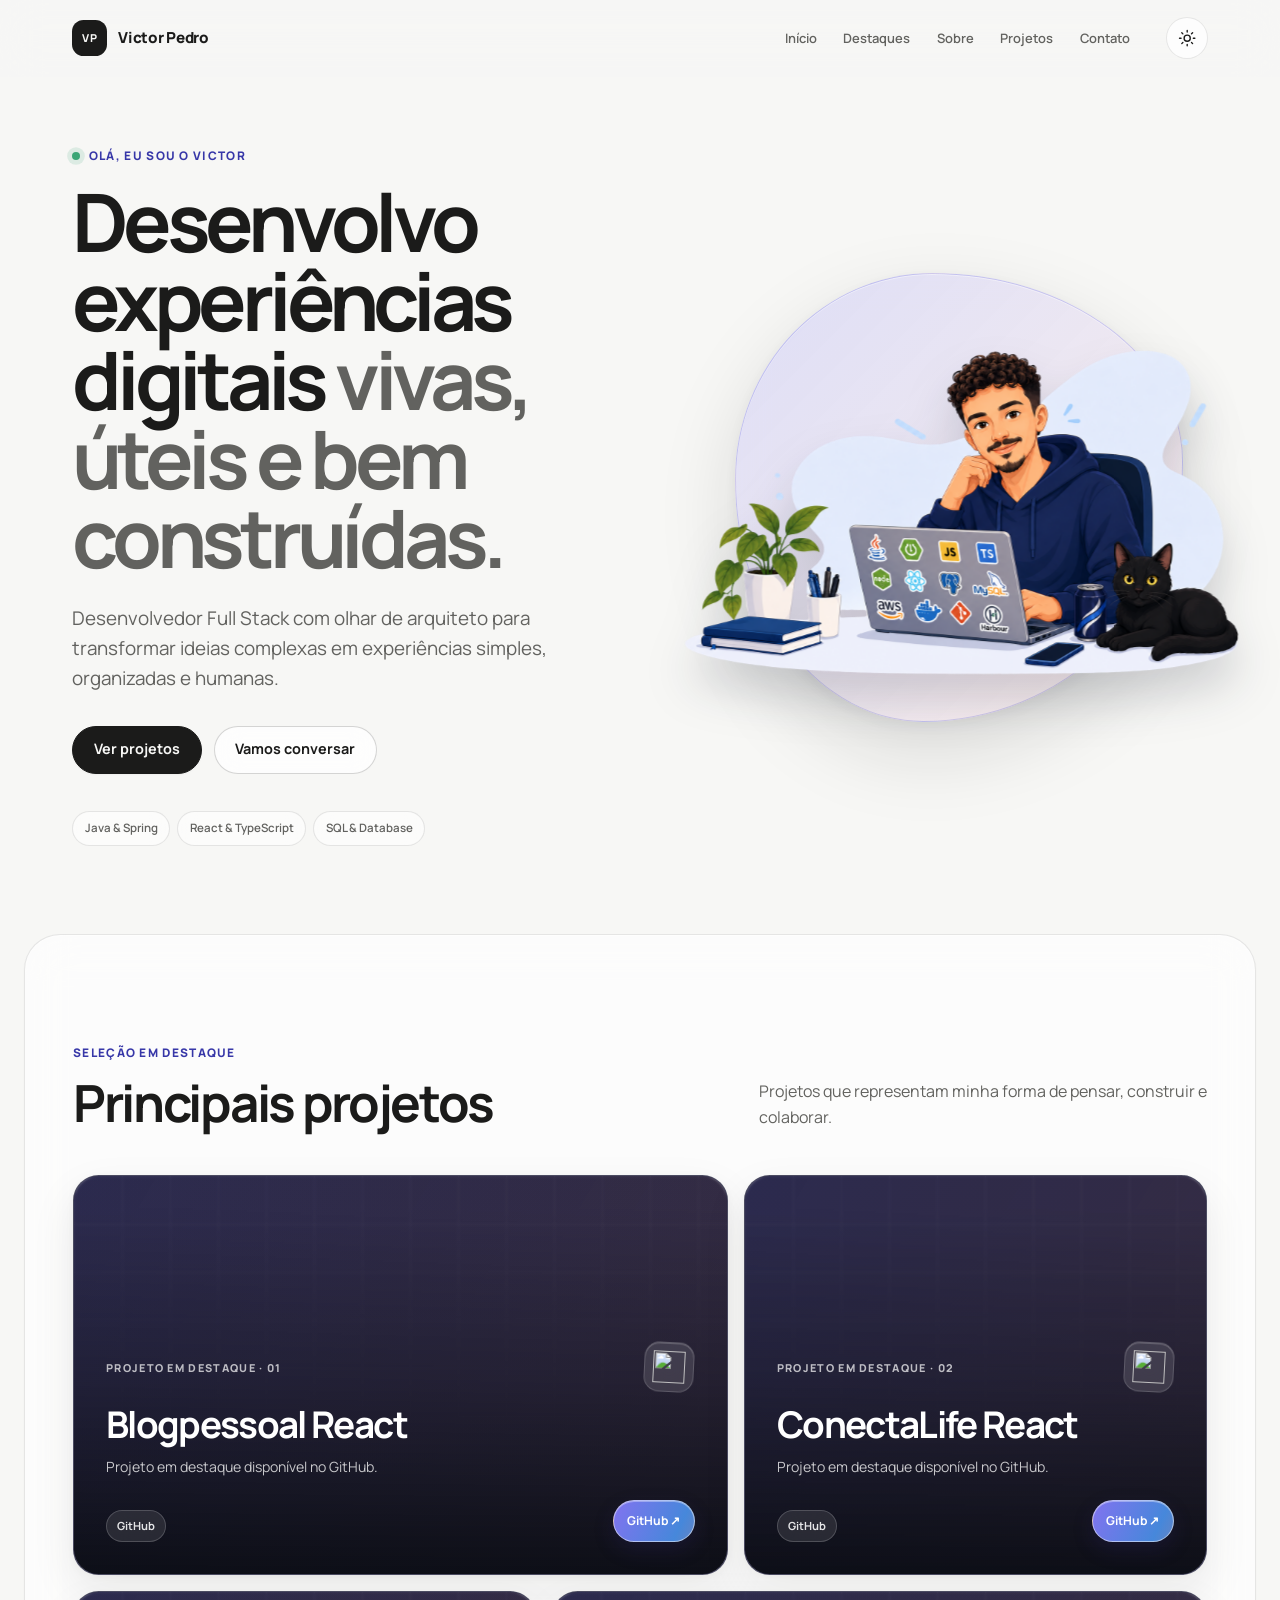
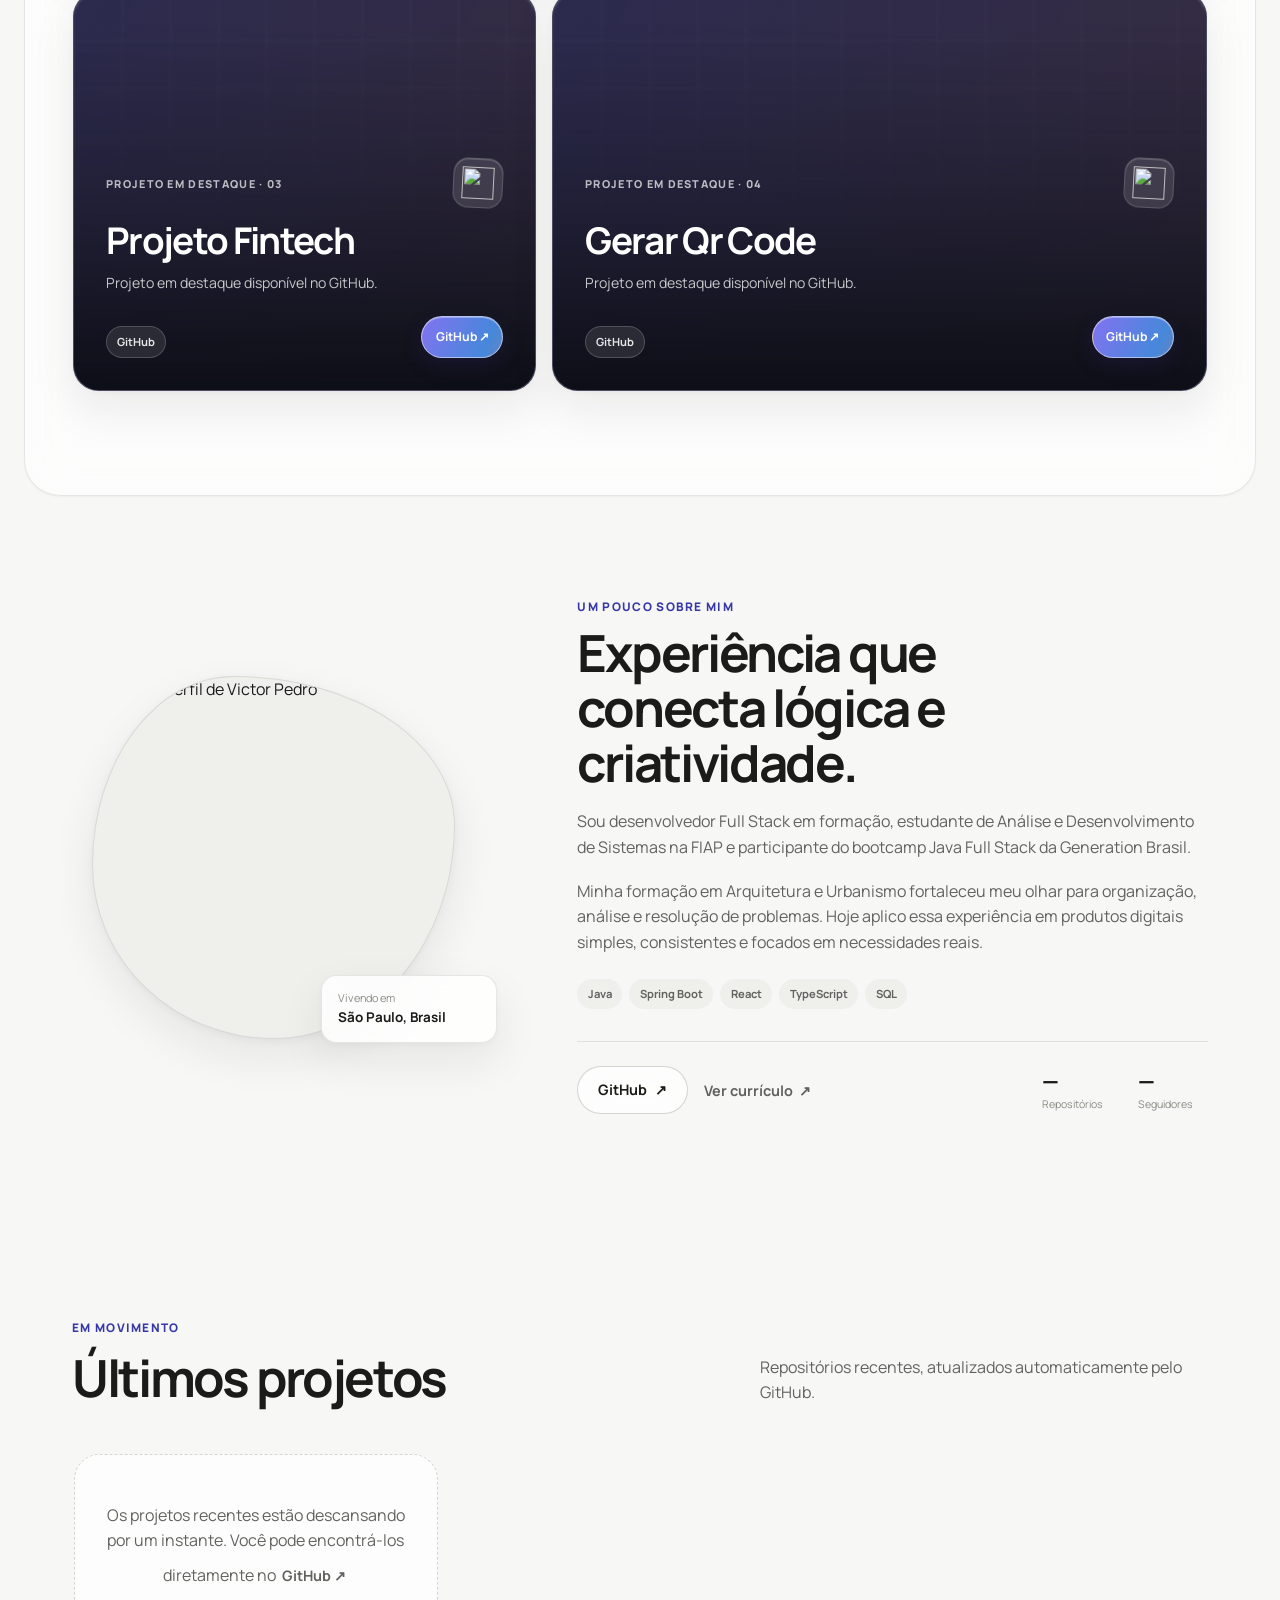
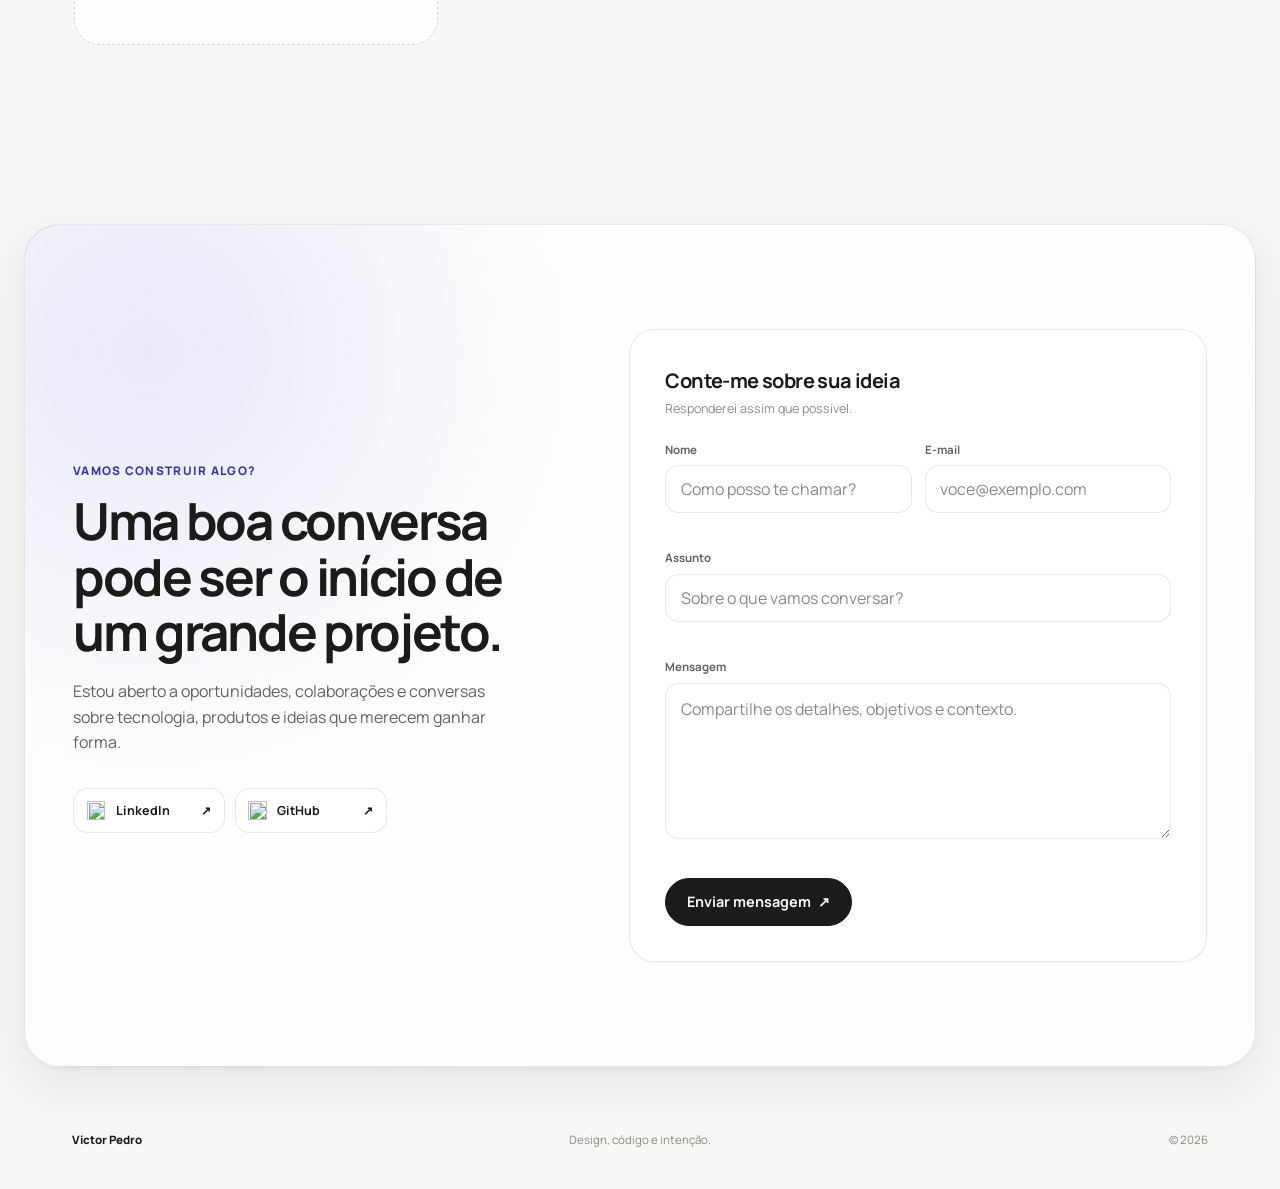
==== index.html @ 90490a38 "💄 UI:  Atualização do design" ====
<!doctype html>
<html lang="pt-BR">
    <head>
        <meta charset="UTF-8" />
        <meta name="viewport" content="width=device-width, initial-scale=1.0" />

        <meta name="author" content="Victor Pedro" />
        <meta
            name="description"
            content="Portfólio de Victor Pedro, desenvolvedor Full Stack. Projetos, experiência e soluções digitais desenvolvidas com tecnologia e propósito."
        />
        <meta name="robots" content="index, follow" />
        <meta name="theme-color" content="#f7f7f5" />

        <link rel="preconnect" href="https://fonts.googleapis.com" />
        <link rel="preconnect" href="https://fonts.gstatic.com" crossorigin />
        <link
            href="https://fonts.googleapis.com/css2?family=Manrope:wght@400;500;600;700;800&display=swap"
            rel="stylesheet"
        />

        <link
            rel="icon"
            href="./assets/img/favicon.svg?v=2"
            type="image/svg+xml"
        />
        <link
            rel="stylesheet"
            href="https://cdn.jsdelivr.net/npm/swiper@11/swiper-bundle.min.css"
        />
        <link rel="stylesheet" href="./assets/css/styles.css" />

        <script>
            (() => {
                try {
                    const savedTheme = localStorage.getItem("portfolio-theme");
                    const preferredTheme = window.matchMedia(
                        "(prefers-color-scheme: dark)",
                    ).matches
                        ? "dark"
                        : "light";

                    document.documentElement.dataset.theme =
                        savedTheme || preferredTheme;
                } catch (error) {
                    document.documentElement.dataset.theme = "light";
                }
            })();
        </script>

        <title>Victor Pedro | Desenvolvedor Full Stack</title>
    </head>

    <body>
        <a class="skip-link" href="#main-content">Pular para o conteúdo</a>
        <div class="ambient-background" aria-hidden="true"></div>

        <header class="site-header">
            <div class="menu-content">
                <a href="#hero" id="titulo" aria-label="Ir para o início">
                    <span class="brand-mark">VP</span>
                    <span>Victor Pedro</span>
                </a>

                <nav class="main-nav" aria-label="Navegação principal">
                    <ul class="menu-list">
                        <li><a href="#hero">Início</a></li>
                        <li><a href="#featured">Destaques</a></li>
                        <li><a href="#about">Sobre</a></li>
                        <li><a href="#projects">Projetos</a></li>
                        <li><a href="#contact">Contato</a></li>
                    </ul>
                </nav>

                <button
                    class="theme-toggle"
                    type="button"
                    aria-label="Ativar modo escuro"
                    title="Alterar tema"
                >
                    <svg
                        class="theme-icon theme-icon--sun"
                        viewBox="0 0 24 24"
                        aria-hidden="true"
                    >
                        <circle cx="12" cy="12" r="4"></circle>
                        <path d="M12 2v2M12 20v2M4.93 4.93l1.42 1.42M17.66 17.66l1.41 1.41M2 12h2M20 12h2M4.93 19.07l1.42-1.42M17.66 6.34l1.41-1.41"></path>
                    </svg>
                    <svg
                        class="theme-icon theme-icon--moon"
                        viewBox="0 0 24 24"
                        aria-hidden="true"
                    >
                        <path d="M21 12.79A9 9 0 1 1 11.21 3 7 7 0 0 0 21 12.79Z"></path>
                    </svg>
                </button>
            </div>
        </header>

        <main id="main-content">
            <section id="hero" class="section-container hero-container">
                <article class="hero-content">
                    <span class="eyebrow">
                        <span class="status-dot" aria-hidden="true"></span>
                        Olá, eu sou o Victor
                    </span>

                    <h1>
                        Desenvolvo experiências digitais
                        <span>vivas, úteis e bem construídas.</span>
                    </h1>

                    <p>
                        Desenvolvedor Full Stack com olhar de arquiteto para
                        transformar ideias complexas em experiências simples,
                        organizadas e humanas.
                    </p>

                    <div class="buttons-container hero-actions">
                        <a href="#featured" class="botao">Ver projetos</a>
                        <a href="#contact" class="botao-outline">
                            Vamos conversar
                        </a>
                    </div>

                    <ul class="hero-meta" aria-label="Áreas de atuação">
                        <li>Java & Spring</li>
                        <li>React & TypeScript</li>
                        <li>SQL & Database </li>
                    </ul>
                </article>

                <figure class="hero-image">
                    <div class="hero-image__halo" aria-hidden="true"></div>
                    <img
                        src="./assets/img/ilustracao_vpgms.png"
                        alt="Ilustração de Victor trabalhando em seu notebook"
                        width="1524"
                        height="967"
                    />
                </figure>
            </section>

            <section
                id="featured"
                class="section-container featured-container"
            >
                <div class="section-heading">
                    <div>
                        <span class="eyebrow">Seleção em destaque</span>
                        <h2>Principais projetos</h2>
                    </div>
                    <p>
                        Projetos que representam minha forma de pensar,
                        construir e colaborar.
                    </p>
                </div>

                <div
                    id="featured-projects"
                    class="featured-grid"
                    aria-live="polite"
                >
                    <article class="featured-card skeleton-card"></article>
                    <article class="featured-card skeleton-card"></article>
                    <article class="featured-card skeleton-card"></article>
                    <article class="featured-card skeleton-card"></article>
                </div>
            </section>

            <section id="about" class="section-container about-container">
                <div class="about-visual">
                    <figure class="about-image">
                        <img
                            id="profile-avatar"
                            src="https://github.com/victorpgms.png"
                            alt="Foto de perfil de Victor Pedro"
                            width="420"
                            height="420"
                        />
                    </figure>

                    <div class="profile-card">
                        <span>Vivendo em</span>
                        <strong>São Paulo, Brasil</strong>
                    </div>
                </div>

                <article class="about-content">
                    <span class="eyebrow">Um pouco sobre mim</span>
                    <h2>Experiência que conecta lógica e criatividade.</h2>

                    <p>
                        Sou desenvolvedor Full Stack em formação, estudante de
                        Análise e Desenvolvimento de Sistemas na FIAP e
                        participante do bootcamp Java Full Stack da Generation
                        Brasil.
                    </p>

                    <p>
                        Minha formação em Arquitetura e Urbanismo fortaleceu meu
                        olhar para organização, análise e resolução de
                        problemas. Hoje aplico essa experiência em produtos
                        digitais simples, consistentes e focados em necessidades
                        reais.
                    </p>

                    <ul class="skill-list" aria-label="Principais tecnologias">
                        <li>Java</li>
                        <li>Spring Boot</li>
                        <li>React</li>
                        <li>TypeScript</li>
                        <li>SQL</li>
                    </ul>

                    <div class="about-footer">
                        <div class="buttons-container">
                            <a
                                id="github-profile-link"
                                href="https://github.com/victorpgms"
                                target="_blank"
                                rel="noopener noreferrer"
                                class="botao-outline"
                            >
                                GitHub <span aria-hidden="true">↗</span>
                            </a>
                            <a
                                href="https://1drv.ms/f/c/a6367a07b7ba8450/IgCyatgzLrcITJIQ1kclud9TAU5VkyAiZi_yXXQQuiHHqTg?e=KzS8pl"
                                target="_blank"
                                rel="noopener noreferrer"
                                class="text-link"
                            >
                                Ver currículo <span aria-hidden="true">↗</span>
                            </a>
                        </div>

                        <div class="data-container" aria-label="Dados do GitHub">
                            <div class="data-item">
                                <span id="repositories-count" class="data-number">—</span>
                                <span class="data-label">Repositórios</span>
                            </div>
                            <div class="data-item">
                                <span id="followers-count" class="data-number">—</span>
                                <span class="data-label">Seguidores</span>
                            </div>
                        </div>
                    </div>
                </article>
            </section>

            <section id="projects" class="section-container projects-container">
                <div class="section-heading">
                    <div>
                        <span class="eyebrow">Em movimento</span>
                        <h2>Últimos projetos</h2>
                    </div>
                    <p>
                        Repositórios recentes, atualizados automaticamente pelo
                        GitHub.
                    </p>
                </div>

                <div class="swiper projects-swiper">
                    <div class="swiper-wrapper" aria-live="polite">
                        <div class="swiper-slide">
                            <article class="project-card skeleton-card"></article>
                        </div>
                        <div class="swiper-slide">
                            <article class="project-card skeleton-card"></article>
                        </div>
                        <div class="swiper-slide">
                            <article class="project-card skeleton-card"></article>
                        </div>
                    </div>

                    <div class="swiper-controls">
                        <div class="swiper-pagination"></div>
                        <div class="swiper-navigation">
                            <button
                                class="swiper-button-prev"
                                type="button"
                                aria-label="Projeto anterior"
                            ></button>
                            <button
                                class="swiper-button-next"
                                type="button"
                                aria-label="Próximo projeto"
                            ></button>
                        </div>
                    </div>
                </div>
            </section>

            <section id="contact" class="section-container contact-container">
                <article class="contact-info">
                    <span class="eyebrow">Vamos construir algo?</span>
                    <h2>Uma boa conversa pode ser o início de um grande projeto.</h2>
                    <p>
                        Estou aberto a oportunidades, colaborações e conversas
                        sobre tecnologia, produtos e ideias que merecem ganhar
                        forma.
                    </p>

                    <div class="social-container">
                        <a
                            href="https://www.linkedin.com/in/victor-pgms/"
                            class="social-link"
                            target="_blank"
                            rel="noopener noreferrer"
                        >
                            <img
                                src="./assets/icons/social/linkedin.svg"
                                alt=""
                                width="24"
                                height="24"
                            />
                            <span>LinkedIn</span>
                            <span aria-hidden="true">↗</span>
                        </a>
                        <a
                            href="https://github.com/victorpgms"
                            class="social-link"
                            target="_blank"
                            rel="noopener noreferrer"
                        >
                            <img
                                src="./assets/icons/social/github.svg"
                                alt=""
                                width="24"
                                height="24"
                            />
                            <span>GitHub</span>
                            <span aria-hidden="true">↗</span>
                        </a>
                    </div>
                </article>

                <form
                    id="formulario"
                    action="https://formsubmit.co/0b08eabbcf8d446eba50076e8a9daae0"
                    method="POST"
                    novalidate
                >
                    <input
                        type="hidden"
                        name="_next"
                        value="https://victorpgms.github.io/portfolio-vpgms/success.html"
                    />
                    <input type="hidden" name="_captcha" value="false" />

                    <div class="form-heading">
                        <h3>Conte-me sobre sua ideia</h3>
                        <p>Responderei assim que possível.</p>
                    </div>

                    <div class="form-row">
                        <div class="form-field">
                            <label for="nome">Nome</label>
                            <input
                                id="nome"
                                name="nome"
                                type="text"
                                placeholder="Como posso te chamar?"
                                autocomplete="name"
                                aria-describedby="erro-nome"
                                required
                            />
                            <span id="erro-nome" class="form-error" role="alert"></span>
                        </div>

                        <div class="form-field">
                            <label for="email">E-mail</label>
                            <input
                                id="email"
                                name="email"
                                type="email"
                                placeholder="voce@exemplo.com"
                                autocomplete="email"
                                aria-describedby="erro-email"
                                required
                            />
                            <span id="erro-email" class="form-error" role="alert"></span>
                        </div>
                    </div>

                    <div class="form-field">
                        <label for="assunto">Assunto</label>
                        <input
                            id="assunto"
                            name="assunto"
                            type="text"
                            placeholder="Sobre o que vamos conversar?"
                            aria-describedby="erro-assunto"
                            required
                        />
                        <span id="erro-assunto" class="form-error" role="alert"></span>
                    </div>

                    <div class="form-field">
                        <label for="mensagem">Mensagem</label>
                        <textarea
                            id="mensagem"
                            name="mensagem"
                            rows="5"
                            placeholder="Compartilhe os detalhes, objetivos e contexto."
                            aria-describedby="erro-mensagem"
                            required
                        ></textarea>
                        <span id="erro-mensagem" class="form-error" role="alert"></span>
                    </div>

                    <button class="botao submit-button" type="submit">
                        Enviar mensagem <span aria-hidden="true">↗</span>
                    </button>
                </form>
            </section>
        </main>

        <footer class="site-footer">
            <a href="#hero" class="footer-brand">Victor Pedro</a>
            <p>Design, código e intenção.</p>
            <span>© <span id="current-year">2026</span></span>
        </footer>

        <script
            src="https://cdn.jsdelivr.net/npm/swiper@11/swiper-bundle.min.js"
            defer
        ></script>
        <script src="./assets/js/script.js" defer></script>
    </body>
</html>
---- assets/css/styles.css ----
:root {
    color-scheme: light;
    --page: #f7f7f5;
    --page-elevated: #fbfbfa;
    --surface: rgba(255, 255, 255, 0.78);
    --surface-solid: #ffffff;
    --surface-muted: #efefec;
    --surface-strong: #e6e6e1;
    --text: #1b1b1a;
    --text-soft: #62625f;
    --text-faint: #8a8a84;
    --line: rgba(27, 27, 26, 0.1);
    --line-strong: rgba(27, 27, 26, 0.18);
    --accent: #5757d9;
    --accent-hover: #4646c7;
    --accent-soft: #e8e8ff;
    --accent-text: #3737a8;
    --warm: #ff6b55;
    --success: #3aa675;
    --error: #c83e4d;
    --header: rgba(247, 247, 245, 0.78);
    --field: rgba(255, 255, 255, 0.72);
    --icon-filter: none;
    --shadow-sm: 0 1px 2px rgba(20, 20, 18, 0.04);
    --shadow-md:
        0 18px 45px rgba(25, 25, 22, 0.08),
        0 2px 8px rgba(25, 25, 22, 0.04);
    --shadow-lg:
        0 30px 80px rgba(25, 25, 22, 0.13),
        0 4px 16px rgba(25, 25, 22, 0.06);
    --radius-sm: 0.75rem;
    --radius-md: 1.1rem;
    --radius-lg: 1.6rem;
    --radius-xl: 2.25rem;
    --max-width: 74rem;
    --header-height: 4.75rem;
    --pointer-x: 50%;
    --pointer-y: 20%;
    --transition: 220ms cubic-bezier(0.2, 0.7, 0.2, 1);
}

:root[data-theme="dark"] {
    color-scheme: dark;
    --page: #111110;
    --page-elevated: #151514;
    --surface: rgba(30, 30, 28, 0.72);
    --surface-solid: #1d1d1b;
    --surface-muted: #242421;
    --surface-strong: #2d2d29;
    --text: #f3f3ef;
    --text-soft: #b5b5ad;
    --text-faint: #85857d;
    --line: rgba(255, 255, 248, 0.1);
    --line-strong: rgba(255, 255, 248, 0.18);
    --accent: #8d8dff;
    --accent-hover: #a2a2ff;
    --accent-soft: rgba(109, 109, 255, 0.16);
    --accent-text: #b9b9ff;
    --warm: #ff826f;
    --success: #66d5a3;
    --error: #ff7f8c;
    --header: rgba(17, 17, 16, 0.76);
    --field: rgba(20, 20, 19, 0.74);
    --icon-filter: invert(1);
    --shadow-sm: 0 1px 2px rgba(0, 0, 0, 0.18);
    --shadow-md:
        0 18px 45px rgba(0, 0, 0, 0.24),
        0 2px 8px rgba(0, 0, 0, 0.14);
    --shadow-lg:
        0 30px 80px rgba(0, 0, 0, 0.32),
        0 4px 16px rgba(0, 0, 0, 0.18);
}

*,
*::before,
*::after {
    box-sizing: border-box;
}

* {
    margin: 0;
    padding: 0;
}

html {
    scroll-behavior: smooth;
    scroll-padding-top: calc(var(--header-height) + 1.5rem);
    background: var(--page);
}

body {
    min-width: 20rem;
    min-height: 100vh;
    overflow-x: hidden;
    background: var(--page);
    font-family:
        "Manrope",
        -apple-system,
        BlinkMacSystemFont,
        "Segoe UI",
        sans-serif;
    line-height: 1.6;
    color: var(--text);
    transition:
        background-color var(--transition),
        color var(--transition);
}

body::after {
    position: fixed;
    inset: 0;
    z-index: -2;
    background-image:
        linear-gradient(var(--line) 1px, transparent 1px),
        linear-gradient(90deg, var(--line) 1px, transparent 1px);
    background-size: 5rem 5rem;
    opacity: 0.15;
    content: "";
    pointer-events: none;
    mask-image: linear-gradient(to bottom, black, transparent 58%);
}

.ambient-background {
    position: fixed;
    inset: 0;
    z-index: -1;
    background:
        radial-gradient(
            38rem circle at var(--pointer-x) var(--pointer-y),
            color-mix(in srgb, var(--accent) 13%, transparent),
            transparent 70%
        ),
        radial-gradient(
            32rem circle at 12% 28%,
            color-mix(in srgb, var(--warm) 7%, transparent),
            transparent 70%
        );
    pointer-events: none;
}

.pointer-trail {
    position: fixed;
    inset: 0;
    z-index: 999;
    overflow: hidden;
    pointer-events: none;
    mix-blend-mode: multiply;
    contain: strict;
}

[data-theme="dark"] .pointer-trail {
    mix-blend-mode: screen;
}

.pointer-trail__dot {
    position: fixed;
    top: 0;
    left: 0;
    width: 0.55rem;
    height: 0.55rem;
    border-radius: 50%;
    background: linear-gradient(135deg, var(--accent), var(--warm));
    box-shadow: 0 0 0.75rem color-mix(in srgb, var(--accent) 34%, transparent);
    opacity: 0;
    will-change: transform, opacity;
}

img,
svg {
    display: block;
    max-width: 100%;
}

button,
input,
textarea {
    font: inherit;
}

button,
a {
    -webkit-tap-highlight-color: transparent;
}

a {
    color: inherit;
    text-decoration: none;
}

button {
    color: inherit;
}

:focus-visible {
    outline: 3px solid color-mix(in srgb, var(--accent) 55%, transparent);
    outline-offset: 4px;
}

::selection {
    background: var(--accent);
    color: #ffffff;
}

.skip-link {
    position: fixed;
    top: 0.75rem;
    left: 0.75rem;
    z-index: 2000;
    padding: 0.7rem 1rem;
    border-radius: 0.65rem;
    background: var(--text);
    color: var(--page);
    transform: translateY(-150%);
    transition: transform var(--transition);
}

.skip-link:focus {
    transform: translateY(0);
}

.section-container {
    width: min(100%, var(--max-width));
    margin: 0 auto;
    padding: 6.5rem 1.5rem;
    scroll-margin-top: calc(var(--header-height) + 1rem);
}

.eyebrow {
    display: inline-flex;
    align-items: center;
    gap: 0.55rem;
    width: fit-content;
    font-size: 0.74rem;
    font-weight: 800;
    line-height: 1.2;
    letter-spacing: 0.11em;
    text-transform: uppercase;
    color: var(--accent-text);
}

.status-dot {
    width: 0.5rem;
    height: 0.5rem;
    border-radius: 50%;
    background: var(--success);
    box-shadow: 0 0 0 0.3rem color-mix(in srgb, var(--success) 14%, transparent);
}

.section-heading {
    display: grid;
    grid-template-columns: minmax(0, 1fr) minmax(16rem, 28rem);
    align-items: end;
    gap: 2.5rem;
    margin-bottom: 2.8rem;
}

.section-heading h2,
.about-content h2,
.contact-info h2 {
    margin-top: 0.65rem;
    font-size: clamp(2rem, 4vw, 3.35rem);
    font-weight: 700;
    line-height: 1.08;
    letter-spacing: -0.045em;
}

.section-heading p,
.contact-info > p {
    color: var(--text-soft);
}

.buttons-container {
    display: flex;
    flex-wrap: wrap;
    align-items: center;
    gap: 0.75rem;
}

.botao,
.botao-outline {
    display: inline-flex;
    justify-content: center;
    align-items: center;
    gap: 0.45rem;
    min-height: 3rem;
    padding: 0.72rem 1.3rem;
    border: 1px solid transparent;
    border-radius: 999px;
    font-size: 0.9rem;
    font-weight: 700;
    line-height: 1;
    text-align: center;
    cursor: pointer;
    transition:
        transform var(--transition),
        background-color var(--transition),
        border-color var(--transition),
        box-shadow var(--transition);
}

.botao {
    border-color: var(--text);
    background: var(--text);
    color: var(--page);
    box-shadow: var(--shadow-sm);
}

.botao-outline {
    border-color: var(--line-strong);
    background: var(--surface);
    color: var(--text);
    backdrop-filter: blur(14px);
}

.botao:hover,
.botao-outline:hover {
    transform: translateY(-2px);
}

.botao:hover {
    background: var(--accent);
    border-color: var(--accent);
    color: #ffffff;
    box-shadow: 0 10px 24px color-mix(in srgb, var(--accent) 25%, transparent);
}

.botao-outline:hover {
    border-color: var(--accent);
    background: var(--accent-soft);
}

.text-link {
    display: inline-flex;
    align-items: center;
    gap: 0.35rem;
    padding: 0.6rem 0.2rem;
    font-size: 0.9rem;
    font-weight: 700;
    color: var(--text-soft);
    transition: color var(--transition);
}

.text-link:hover {
    color: var(--accent);
}

/* Header */

.site-header,
body > header {
    position: sticky;
    top: 0;
    z-index: 1000;
    width: 100%;
    min-height: var(--header-height);
    border-bottom: 1px solid transparent;
    background: var(--header);
    backdrop-filter: blur(20px) saturate(150%);
    transition:
        border-color var(--transition),
        box-shadow var(--transition);
}

.site-header.is-scrolled {
    border-color: var(--line);
    box-shadow: 0 10px 30px rgba(20, 20, 18, 0.04);
}

.menu-content {
    display: flex;
    justify-content: space-between;
    align-items: center;
    gap: 1.5rem;
    width: min(100%, var(--max-width));
    min-height: var(--header-height);
    margin: 0 auto;
    padding: 0 1.5rem;
}

#titulo {
    display: inline-flex;
    align-items: center;
    gap: 0.7rem;
    flex: 0 0 auto;
    font-size: 0.95rem;
    font-weight: 800;
    letter-spacing: -0.02em;
}

.brand-mark {
    display: inline-flex;
    justify-content: center;
    align-items: center;
    width: 2.2rem;
    height: 2.2rem;
    border-radius: 0.72rem;
    background: var(--text);
    font-size: 0.68rem;
    font-weight: 800;
    letter-spacing: 0.02em;
    color: var(--page);
}

.main-nav {
    margin-left: auto;
}

.menu-list {
    display: flex;
    align-items: center;
    gap: 0.15rem;
    list-style: none;
}

.menu-list a {
    display: inline-flex;
    padding: 0.6rem 0.75rem;
    border-radius: 999px;
    font-size: 0.81rem;
    font-weight: 600;
    color: var(--text-soft);
    transition:
        background-color var(--transition),
        color var(--transition);
}

.menu-list a:hover {
    background: var(--surface-muted);
    color: var(--text);
}

.theme-toggle {
    position: relative;
    display: grid;
    place-items: center;
    flex: 0 0 auto;
    width: 2.65rem;
    height: 2.65rem;
    border: 1px solid var(--line);
    border-radius: 50%;
    background: var(--surface);
    cursor: pointer;
    transition:
        transform var(--transition),
        border-color var(--transition),
        background-color var(--transition);
}

.theme-toggle:hover {
    border-color: var(--line-strong);
    background: var(--surface-muted);
    transform: rotate(7deg);
}

.theme-icon {
    position: absolute;
    width: 1.15rem;
    height: 1.15rem;
    fill: none;
    stroke: currentColor;
    stroke-linecap: round;
    stroke-linejoin: round;
    stroke-width: 1.8;
    transition:
        opacity var(--transition),
        transform var(--transition);
}

.theme-icon--sun {
    opacity: 1;
    transform: scale(1) rotate(0);
}

.theme-icon--moon {
    opacity: 0;
    transform: scale(0.6) rotate(-25deg);
}

[data-theme="dark"] .theme-icon--sun {
    opacity: 0;
    transform: scale(0.6) rotate(25deg);
}

[data-theme="dark"] .theme-icon--moon {
    opacity: 1;
    transform: scale(1) rotate(0);
}

/* Hero */

.hero-container {
    display: grid;
    grid-template-columns: minmax(0, 1.06fr) minmax(25rem, 0.94fr);
    align-items: center;
    gap: clamp(2.5rem, 6vw, 5.5rem);
    min-height: calc(100svh - var(--header-height));
    padding-top: 4.5rem;
    padding-bottom: 5.5rem;
}

.hero-content {
    display: flex;
    flex-direction: column;
    align-items: flex-start;
}

.hero-content h1 {
    max-width: 12ch;
    margin-top: 1.2rem;
    font-size: clamp(3rem, 6.3vw, 5.35rem);
    font-weight: 700;
    line-height: 0.98;
    letter-spacing: -0.065em;
}

.hero-content h1 span {
    color: var(--text-soft);
}

.hero-content > p {
    max-width: 39rem;
    margin-top: 1.6rem;
    font-size: clamp(1rem, 1.7vw, 1.18rem);
    color: var(--text-soft);
}

.hero-actions {
    margin-top: 2rem;
}

.hero-meta {
    display: flex;
    flex-wrap: wrap;
    gap: 0.45rem;
    margin-top: 2.35rem;
    list-style: none;
}

.hero-meta li {
    padding: 0.45rem 0.72rem;
    border: 1px solid var(--line);
    border-radius: 999px;
    background: color-mix(in srgb, var(--surface) 72%, transparent);
    font-size: 0.72rem;
    font-weight: 600;
    color: var(--text-soft);
    backdrop-filter: blur(10px);
}

.hero-image {
    position: relative;
    display: flex;
    justify-content: center;
    align-items: center;
    min-height: 32rem;
    isolation: isolate;
}

.hero-image__halo {
    position: absolute;
    z-index: -2;
    width: 90%;
    aspect-ratio: 1;
    border: 1px solid color-mix(in srgb, var(--accent) 24%, transparent);
    border-radius: 44% 56% 58% 42% / 46% 42% 58% 54%;
    background:
        linear-gradient(
            135deg,
            color-mix(in srgb, var(--accent) 20%, transparent),
            color-mix(in srgb, var(--warm) 10%, transparent)
        ),
        var(--surface);
    box-shadow:
        inset 0 1px 0 rgba(255, 255, 255, 0.42),
        var(--shadow-lg);
    animation: halo-morph 12s ease-in-out infinite alternate;
    backdrop-filter: blur(18px);
}

.hero-image img {
    width: 110%;
    max-width: none;
    height: auto;
    transform: translateY(1rem) scale(1.04);
    filter: drop-shadow(0 26px 22px rgba(19, 24, 42, 0.17));
    animation: float 7s ease-in-out infinite;
}

@keyframes float {
    0%,
    100% {
        transform: translateY(1rem) scale(1.04);
    }

    50% {
        transform: translateY(0) scale(1.04);
    }
}

@keyframes halo-morph {
    from {
        border-radius: 44% 56% 58% 42% / 46% 42% 58% 54%;
        transform: rotate(-2deg);
    }

    to {
        border-radius: 57% 43% 45% 55% / 42% 55% 45% 58%;
        transform: rotate(2deg);
    }
}

/* Featured projects */

.featured-container {
    width: min(calc(100% - 2rem), calc(var(--max-width) + 3rem));
    padding-right: 3rem;
    padding-left: 3rem;
    border: 1px solid var(--line);
    border-radius: var(--radius-xl);
    background: color-mix(in srgb, var(--surface) 84%, transparent);
    box-shadow:
        inset 0 1px 0 rgba(255, 255, 255, 0.38),
        var(--shadow-sm);
    backdrop-filter: blur(24px);
}

.featured-grid {
    display: grid;
    grid-template-columns: repeat(12, minmax(0, 1fr));
    gap: 1rem;
}

.featured-card {
    position: relative;
    display: flex;
    flex-direction: column;
    justify-content: flex-end;
    grid-column: span 6;
    min-height: 25rem;
    overflow: hidden;
    border: 1px solid rgba(255, 255, 255, 0.16);
    border-radius: var(--radius-lg);
    background-color: #282843;
    background-image:
        radial-gradient(circle at 78% 18%, rgba(152, 151, 255, 0.7), transparent 34%),
        linear-gradient(145deg, #24243d 10%, #5656b7 100%);
    background-position: center;
    background-size: cover;
    box-shadow: var(--shadow-md);
    color: #ffffff;
    isolation: isolate;
    transition:
        transform 420ms cubic-bezier(0.2, 0.75, 0.2, 1),
        box-shadow 420ms ease;
}

.featured-card:nth-child(4n + 1),
.featured-card:nth-child(4n + 4) {
    grid-column: span 7;
}

.featured-card:nth-child(4n + 2),
.featured-card:nth-child(4n + 3) {
    grid-column: span 5;
}

.featured-card:nth-child(4n + 2) {
    background-image:
        radial-gradient(circle at 24% 20%, rgba(255, 175, 143, 0.72), transparent 34%),
        linear-gradient(145deg, #362b35 0%, #9a5349 100%);
}

.featured-card:nth-child(4n + 3) {
    background-image:
        radial-gradient(circle at 70% 18%, rgba(117, 218, 191, 0.62), transparent 36%),
        linear-gradient(145deg, #1b3739 0%, #277b75 100%);
}

.featured-card:nth-child(4n + 4) {
    background-image:
        radial-gradient(circle at 76% 18%, rgba(119, 184, 255, 0.68), transparent 35%),
        linear-gradient(145deg, #1f304b 0%, #376da3 100%);
}

/* Deve vir depois dos fundos abstratos para a capa configurada ter prioridade. */
.featured-card.has-cover {
    background-image: var(--featured-cover);
    background-position: center;
    background-size: cover;
}

.featured-card::before {
    position: absolute;
    inset: 0;
    z-index: -2;
    background-image:
        linear-gradient(rgba(255, 255, 255, 0.055) 1px, transparent 1px),
        linear-gradient(90deg, rgba(255, 255, 255, 0.055) 1px, transparent 1px);
    background-size: 3rem 3rem;
    content: "";
    mask-image: linear-gradient(to bottom, black, transparent 74%);
}

.featured-card::after {
    position: absolute;
    inset: 0;
    z-index: -1;
    background: linear-gradient(
        to bottom,
        rgba(11, 13, 20, 0.02) 20%,
        rgba(11, 13, 20, 0.5) 66%,
        rgba(11, 13, 20, 0.92) 100%
    );
    content: "";
}

.featured-card.has-cover::after {
    background:
        linear-gradient(
            to bottom,
            rgba(11, 13, 20, 0.08) 8%,
            rgba(11, 13, 20, 0.42) 52%,
            rgba(11, 13, 20, 0.94) 100%
        ),
        linear-gradient(
            120deg,
            rgba(89, 79, 196, 0.14),
            rgba(255, 126, 105, 0.08)
        );
    -webkit-backdrop-filter: blur(1.5px) saturate(0.92);
    backdrop-filter: blur(1.5px) saturate(0.92);
}

.featured-card:hover {
    box-shadow: var(--shadow-lg);
    transform: translateY(-5px);
}

.featured-card__heading {
    display: flex;
    justify-content: space-between;
    align-items: center;
    gap: 1rem;
    width: 100%;
    margin-bottom: 0.8rem;
}

.featured-card__visual {
    display: grid;
    place-items: center;
    flex: 0 0 auto;
    width: 3.15rem;
    height: 3.15rem;
    border: 1px solid rgba(255, 255, 255, 0.16);
    border-radius: 0.95rem;
    background: rgba(255, 255, 255, 0.12);
    box-shadow: inset 0 1px 0 rgba(255, 255, 255, 0.18);
    transform: rotate(3deg);
    backdrop-filter: blur(12px);
    transition: transform 420ms cubic-bezier(0.2, 0.75, 0.2, 1);
}

.featured-card:hover .featured-card__visual {
    transform: rotate(0) scale(1.04);
}

.featured-card__visual img {
    width: 2rem;
    height: 2rem;
    object-fit: contain;
}

.featured-card__content {
    display: flex;
    flex-direction: column;
    align-items: flex-start;
    padding: 2rem;
}

.featured-card__index {
    font-size: 0.68rem;
    font-weight: 800;
    letter-spacing: 0.12em;
    text-transform: uppercase;
    color: rgba(255, 255, 255, 0.7);
}

.featured-card h3 {
    max-width: 16ch;
    font-size: clamp(1.55rem, 3vw, 2.3rem);
    font-weight: 700;
    line-height: 1.08;
    letter-spacing: -0.045em;
}

.featured-card p {
    max-width: 34rem;
    margin-top: 0.65rem;
    font-size: 0.88rem;
    color: rgba(255, 255, 255, 0.76);
}

.featured-card__footer {
    display: flex;
    justify-content: space-between;
    align-items: flex-end;
    gap: 1rem;
    width: 100%;
    margin-top: 1.35rem;
}

.project-tags {
    display: flex;
    flex-wrap: wrap;
    gap: 0.4rem;
}

.featured-card .tag {
    border: 1px solid rgba(255, 255, 255, 0.18);
    background: rgba(255, 255, 255, 0.1);
    color: rgba(255, 255, 255, 0.88);
    backdrop-filter: blur(12px);
}

.featured-card__links {
    display: flex;
    flex: 0 0 auto;
    gap: 0.45rem;
}

.featured-card__link {
    display: inline-flex;
    justify-content: center;
    align-items: center;
    min-width: 2.65rem;
    height: 2.65rem;
    padding: 0 0.85rem;
    border: 1px solid rgba(255, 255, 255, 0.52);
    border-radius: 999px;
    background: linear-gradient(
        115deg,
        rgba(143, 119, 255, 0.94),
        rgba(75, 146, 235, 0.92) 48%,
        rgba(255, 126, 105, 0.9) 115%
    );
    background-position: 0% 50%;
    background-size: 180% 180%;
    box-shadow:
        inset 0 1px 0 rgba(255, 255, 255, 0.34),
        0 8px 20px rgba(45, 39, 114, 0.24);
    font-size: 0.76rem;
    font-weight: 700;
    color: #ffffff;
    transition:
        background-position 360ms ease,
        box-shadow var(--transition),
        transform var(--transition);
}

.featured-card__link:hover {
    background-position: 100% 50%;
    box-shadow:
        inset 0 1px 0 rgba(255, 255, 255, 0.42),
        0 12px 26px rgba(70, 61, 170, 0.34);
    color: #ffffff;
    transform: translateY(-2px);
}

/* About */

.about-container {
    display: grid;
    grid-template-columns: minmax(20rem, 0.78fr) minmax(0, 1.22fr);
    align-items: center;
    gap: clamp(3rem, 8vw, 7rem);
}

.about-visual {
    position: relative;
    padding: 1.25rem;
}

.about-visual::before {
    position: absolute;
    inset: 0;
    z-index: -1;
    border: 1px solid var(--line);
    border-radius: 42% 58% 46% 54% / 52% 44% 56% 48%;
    background:
        linear-gradient(
            145deg,
            color-mix(in srgb, var(--accent) 12%, transparent),
            color-mix(in srgb, var(--warm) 10%, transparent)
        ),
        var(--surface);
    content: "";
    transform: rotate(-3deg);
}

.about-image {
    overflow: hidden;
    aspect-ratio: 1;
    border: 1px solid var(--line);
    border-radius: 39% 61% 50% 50% / 52% 41% 59% 48%;
    background: var(--surface-muted);
    box-shadow: var(--shadow-md);
}

.about-image img {
    width: 100%;
    height: 100%;
    object-fit: cover;
}

.profile-card {
    position: absolute;
    right: -1.4rem;
    bottom: 1rem;
    display: flex;
    flex-direction: column;
    min-width: 11rem;
    padding: 0.85rem 1rem;
    border: 1px solid var(--line);
    border-radius: 0.95rem;
    background: color-mix(in srgb, var(--surface-solid) 82%, transparent);
    box-shadow: var(--shadow-md);
    backdrop-filter: blur(18px);
}

.profile-card span {
    font-size: 0.68rem;
    color: var(--text-faint);
}

.profile-card strong {
    font-size: 0.84rem;
}

.about-content {
    display: flex;
    flex-direction: column;
    align-items: flex-start;
}

.about-content h2 {
    max-width: 15ch;
}

.about-content > p {
    max-width: 42rem;
    margin-top: 1.15rem;
    color: var(--text-soft);
}

.skill-list {
    display: flex;
    flex-wrap: wrap;
    gap: 0.45rem;
    margin-top: 1.5rem;
    list-style: none;
}

.skill-list li,
.tag {
    padding: 0.38rem 0.65rem;
    border-radius: 999px;
    background: var(--surface-muted);
    font-size: 0.7rem;
    font-weight: 700;
    color: var(--text-soft);
}

.about-footer {
    display: flex;
    justify-content: space-between;
    align-items: center;
    gap: 2rem;
    width: 100%;
    margin-top: 2rem;
    padding-top: 1.5rem;
    border-top: 1px solid var(--line);
}

.data-container {
    display: flex;
    gap: 1.6rem;
}

.data-item {
    display: flex;
    flex-direction: column;
    min-width: 4.4rem;
}

.data-number {
    font-size: 1.35rem;
    font-weight: 800;
    line-height: 1.2;
    letter-spacing: -0.04em;
}

.data-label {
    margin-top: 0.18rem;
    font-size: 0.66rem;
    color: var(--text-faint);
}

/* Recent projects */

.projects-container {
    padding-top: 6rem;
}

.projects-swiper {
    overflow: visible;
    padding: 0.25rem 0.1rem 0;
}

.swiper-wrapper {
    align-items: stretch;
}

.swiper-slide {
    display: flex;
    height: auto;
}

.project-card {
    display: flex;
    flex-direction: column;
    width: 100%;
    min-height: 28rem;
    overflow: hidden;
    border: 1px solid var(--line);
    border-radius: var(--radius-lg);
    background: var(--surface);
    box-shadow: var(--shadow-sm);
    backdrop-filter: blur(18px);
    transition:
        transform var(--transition),
        border-color var(--transition),
        box-shadow var(--transition);
}

.project-card:hover {
    border-color: var(--line-strong);
    box-shadow: var(--shadow-md);
    transform: translateY(-4px);
}

.project-image {
    position: relative;
    display: grid;
    place-items: center;
    height: 11.5rem;
    overflow: hidden;
    border-bottom: 1px solid var(--line);
    background:
        radial-gradient(
            circle at 70% 28%,
            color-mix(in srgb, var(--accent) 18%, transparent),
            transparent 42%
        ),
        var(--surface-muted);
}

.project-image::before {
    position: absolute;
    inset: 0;
    background-image:
        linear-gradient(var(--line) 1px, transparent 1px),
        linear-gradient(90deg, var(--line) 1px, transparent 1px);
    background-size: 2.2rem 2.2rem;
    content: "";
    opacity: 0.45;
    mask-image: radial-gradient(circle, black, transparent 72%);
}

.project-image img {
    position: relative;
    width: 4.8rem;
    height: 4.8rem;
    object-fit: contain;
    filter: drop-shadow(0 12px 16px rgba(24, 24, 40, 0.13));
    transition: transform 420ms cubic-bezier(0.2, 0.75, 0.2, 1);
}

.project-card:hover .project-image img {
    transform: translateY(-4px) rotate(-3deg) scale(1.04);
}

.project-content {
    display: flex;
    flex: 1;
    flex-direction: column;
    align-items: flex-start;
    padding: 1.5rem;
}

.project-kicker {
    display: flex;
    justify-content: space-between;
    align-items: center;
    width: 100%;
    margin-bottom: 0.8rem;
    font-size: 0.66rem;
    font-weight: 700;
    letter-spacing: 0.06em;
    text-transform: uppercase;
    color: var(--text-faint);
}

.project-content h3 {
    font-size: 1.18rem;
    font-weight: 700;
    line-height: 1.2;
    letter-spacing: -0.035em;
}

.project-content > p {
    flex: 1;
    margin-top: 0.7rem;
    font-size: 0.84rem;
    color: var(--text-soft);
}

.project-content .project-tags {
    margin-top: 1.25rem;
}

.project-buttons {
    display: flex;
    gap: 0.5rem;
    width: 100%;
    margin-top: 1.25rem;
    padding-top: 1rem;
    border-top: 1px solid var(--line);
}

.botao-sm {
    min-height: 2.45rem;
    padding: 0.58rem 0.92rem;
    font-size: 0.74rem;
}

.swiper-controls {
    display: flex;
    justify-content: space-between;
    align-items: center;
    min-height: 3rem;
    margin-top: 1.6rem;
}

.projects-swiper.is-static .swiper-wrapper {
    display: grid;
    grid-template-columns: repeat(3, minmax(0, 1fr));
    gap: 1.25rem;
    transform: none !important;
}

.projects-swiper.is-static .swiper-slide {
    width: auto !important;
}

.projects-swiper.is-static .swiper-controls {
    display: none;
}

.swiper-pagination {
    position: static;
    display: flex;
    align-items: center;
    width: auto !important;
    transform: none !important;
}

.swiper-pagination-bullet {
    width: 0.4rem;
    height: 0.4rem;
    background: var(--text-faint);
    opacity: 0.35;
    transition:
        width var(--transition),
        opacity var(--transition),
        background-color var(--transition);
}

.swiper-pagination-bullet-active {
    width: 1.4rem;
    border-radius: 999px;
    background: var(--accent);
    opacity: 1;
}

.swiper-navigation {
    display: flex;
    gap: 0.45rem;
}

.swiper-button-next,
.swiper-button-prev {
    position: static;
    width: 2.7rem;
    height: 2.7rem;
    margin: 0;
    border: 1px solid var(--line);
    border-radius: 50%;
    background: var(--surface);
    color: var(--text);
    transition:
        background-color var(--transition),
        border-color var(--transition),
        opacity var(--transition);
}

.swiper-button-next::after,
.swiper-button-prev::after {
    font-size: 0.76rem;
    font-weight: 800;
}

.swiper-button-next:hover,
.swiper-button-prev:hover {
    border-color: var(--accent);
    background: var(--accent-soft);
}

.swiper-button-disabled {
    opacity: 0.32;
}

.empty-state {
    grid-column: 1 / -1;
    width: 100%;
    padding: 3rem 1.5rem;
    border: 1px dashed var(--line-strong);
    border-radius: var(--radius-lg);
    background: var(--surface);
    text-align: center;
    color: var(--text-soft);
}

/* Contact */

.contact-container {
    position: relative;
    display: grid;
    grid-template-columns: minmax(0, 0.88fr) minmax(28rem, 1.12fr);
    gap: clamp(3rem, 8vw, 7rem);
    width: min(calc(100% - 2rem), calc(var(--max-width) + 3rem));
    margin-bottom: 2rem;
    padding-right: 3rem;
    padding-left: 3rem;
    overflow: hidden;
    border: 1px solid var(--line);
    border-radius: var(--radius-xl);
    background:
        radial-gradient(
            circle at 10% 15%,
            color-mix(in srgb, var(--accent) 13%, transparent),
            transparent 32%
        ),
        var(--surface);
    box-shadow: var(--shadow-md);
    backdrop-filter: blur(24px);
}

.contact-info {
    align-self: center;
}

.contact-info h2 {
    max-width: 13ch;
}

.contact-info > p {
    max-width: 34rem;
    margin-top: 1.25rem;
}

.social-container {
    display: flex;
    flex-wrap: wrap;
    gap: 0.6rem;
    margin-top: 2rem;
}

.social-link {
    display: grid;
    grid-template-columns: auto 1fr auto;
    align-items: center;
    gap: 0.65rem;
    min-width: 9.5rem;
    padding: 0.72rem 0.8rem;
    border: 1px solid var(--line);
    border-radius: 0.9rem;
    background: var(--surface);
    font-size: 0.78rem;
    font-weight: 700;
    transition:
        border-color var(--transition),
        background-color var(--transition),
        transform var(--transition);
}

.social-link:hover {
    border-color: var(--line-strong);
    background: var(--surface-solid);
    transform: translateY(-2px);
}

.social-link img {
    width: 1.15rem;
    height: 1.15rem;
    filter: var(--icon-filter);
    transition: filter var(--transition);
}

form {
    display: flex;
    flex-direction: column;
    gap: 1rem;
    padding: clamp(1.4rem, 4vw, 2.2rem);
    border: 1px solid var(--line);
    border-radius: var(--radius-lg);
    background: color-mix(in srgb, var(--surface-solid) 84%, transparent);
    box-shadow: var(--shadow-sm);
}

.form-heading {
    margin-bottom: 0.35rem;
}

.form-heading h3 {
    font-size: 1.25rem;
    font-weight: 700;
    letter-spacing: -0.03em;
}

.form-heading p {
    margin-top: 0.15rem;
    font-size: 0.78rem;
    color: var(--text-faint);
}

.form-row {
    display: grid;
    grid-template-columns: 1fr 1fr;
    gap: 0.8rem;
}

.form-field {
    display: flex;
    flex-direction: column;
}

.form-field label {
    margin-bottom: 0.4rem;
    font-size: 0.72rem;
    font-weight: 700;
    color: var(--text-soft);
}

.form-field input,
.form-field textarea {
    width: 100%;
    border: 1px solid var(--line);
    border-radius: 0.85rem;
    background: var(--field);
    color: var(--text);
    transition:
        border-color var(--transition),
        box-shadow var(--transition),
        background-color var(--transition);
}

.form-field input {
    height: 3rem;
    padding: 0 0.9rem;
}

.form-field textarea {
    min-height: 8.5rem;
    padding: 0.8rem 0.9rem;
    resize: vertical;
}

.form-field input::placeholder,
.form-field textarea::placeholder {
    color: var(--text-faint);
}

.form-field input:focus,
.form-field textarea:focus {
    outline: none;
    border-color: var(--accent);
    background: var(--surface-solid);
    box-shadow: 0 0 0 3px color-mix(in srgb, var(--accent) 12%, transparent);
}

.form-field input[aria-invalid="true"],
.form-field textarea[aria-invalid="true"] {
    border-color: var(--error);
}

.form-error {
    min-height: 1rem;
    margin-top: 0.25rem;
    font-size: 0.64rem;
    color: var(--error);
}

.submit-button {
    align-self: flex-start;
    margin-top: 0.2rem;
}

.submit-button:disabled {
    opacity: 0.6;
    cursor: wait;
    transform: none;
}

/* Footer and success page */

.site-footer,
body > footer {
    display: grid;
    grid-template-columns: 1fr auto 1fr;
    align-items: center;
    gap: 1rem;
    width: min(100%, var(--max-width));
    margin: 0 auto;
    padding: 2rem 1.5rem 2.5rem;
    font-size: 0.72rem;
    color: var(--text-faint);
}

.site-footer > :last-child,
body > footer > :last-child {
    justify-self: end;
}

.footer-brand {
    font-weight: 800;
    color: var(--text);
}

.success-container {
    display: grid;
    place-items: center;
    min-height: calc(100vh - var(--header-height) - 5rem);
    padding: 4rem 1.5rem;
}

.success-content {
    display: flex;
    flex-direction: column;
    align-items: center;
    max-width: 38rem;
    padding: clamp(2rem, 6vw, 4rem);
    border: 1px solid var(--line);
    border-radius: var(--radius-xl);
    background: var(--surface);
    box-shadow: var(--shadow-md);
    text-align: center;
    backdrop-filter: blur(20px);
}

.success-content h1 {
    margin-top: 1.5rem;
    font-size: clamp(2rem, 5vw, 3.2rem);
    font-weight: 700;
    line-height: 1.05;
    letter-spacing: -0.05em;
}

.success-content h2 {
    margin-top: 1rem;
    font-size: 1rem;
    font-weight: 500;
    color: var(--text-soft);
}

.success-content .botao {
    margin-top: 1.8rem;
}

.success-icon {
    display: grid;
    place-items: center;
    width: 6rem;
    height: 6rem;
    border-radius: 50%;
    background: var(--accent-soft);
}

.success-icon img {
    width: 4rem;
    height: 4rem;
}

/* Loading */

.skeleton-card,
.featured-card.skeleton-card:nth-child(n) {
    min-height: 25rem;
    border-color: transparent;
    background:
        linear-gradient(
            100deg,
            transparent 20%,
            color-mix(in srgb, var(--surface-solid) 55%, transparent) 42%,
            transparent 64%
        ),
        var(--surface-muted);
    background-size: 220% 100%;
    animation: skeleton-loading 1.4s ease-in-out infinite;
}

.skeleton-card::before,
.skeleton-card::after {
    display: none;
}

@keyframes skeleton-loading {
    to {
        background-position-x: -220%;
    }
}

/* Responsive */

@media (max-width: 64rem) {
    .hero-container {
        grid-template-columns: minmax(0, 1fr) minmax(21rem, 0.82fr);
        gap: 2.5rem;
    }

    .hero-image {
        min-height: 27rem;
    }

    .menu-list a {
        padding-right: 0.55rem;
        padding-left: 0.55rem;
    }

    .about-footer {
        align-items: flex-start;
        flex-direction: column;
    }
}

@media (max-width: 52rem) {
    :root {
        --header-height: 7.4rem;
    }

    .menu-content {
        flex-wrap: wrap;
        gap: 0.45rem;
        padding-top: 0.65rem;
        padding-bottom: 0.55rem;
    }

    .main-nav {
        order: 3;
        width: 100%;
        overflow-x: auto;
        scrollbar-width: none;
    }

    .main-nav::-webkit-scrollbar {
        display: none;
    }

    .menu-list {
        width: max-content;
    }

    .menu-list a {
        padding: 0.45rem 0.7rem;
    }

    .hero-container {
        grid-template-columns: 1fr;
        min-height: auto;
        padding-top: 5rem;
    }

    .projects-swiper.is-static .swiper-wrapper {
        grid-template-columns: repeat(2, minmax(0, 1fr));
    }

    .hero-content {
        align-items: center;
        text-align: center;
    }

    .hero-content h1 {
        max-width: 14ch;
    }

    .hero-content > p {
        max-width: 36rem;
    }

    .hero-actions,
    .hero-meta {
        justify-content: center;
    }

    .hero-image {
        width: min(100%, 34rem);
        min-height: 30rem;
        margin: 0 auto;
    }

    .featured-container,
    .contact-container {
        width: calc(100% - 1.5rem);
        padding-right: 1.5rem;
        padding-left: 1.5rem;
    }

    .featured-card,
    .featured-card:nth-child(n) {
        grid-column: span 6;
    }

    .about-container,
    .contact-container {
        grid-template-columns: 1fr;
    }

    .about-visual {
        width: min(100%, 28rem);
        margin: 0 auto;
    }

    .about-content {
        align-items: center;
        text-align: center;
    }

    .about-content h2,
    .contact-info h2 {
        max-width: 18ch;
    }

    .skill-list {
        justify-content: center;
    }

    .about-footer {
        align-items: center;
    }

    .data-container {
        justify-content: center;
    }

    .data-item {
        align-items: center;
    }

    .contact-info {
        text-align: center;
    }

    .contact-info h2,
    .contact-info > p {
        margin-right: auto;
        margin-left: auto;
    }

    .contact-info .eyebrow {
        margin: 0 auto;
    }

    .social-container {
        justify-content: center;
    }
}

@media (max-width: 40rem) {
    .section-container {
        padding: 4.75rem 1rem;
    }

    .section-heading {
        grid-template-columns: 1fr;
        gap: 1rem;
        margin-bottom: 2rem;
    }

    .section-heading p {
        max-width: 31rem;
    }

    .section-heading h2,
    .about-content h2,
    .contact-info h2 {
        font-size: clamp(2rem, 10vw, 2.7rem);
    }

    #titulo > span:last-child {
        display: none;
    }

    .hero-container {
        padding-top: 4rem;
        padding-bottom: 4rem;
    }

    .hero-content h1 {
        font-size: clamp(2.55rem, 13vw, 3.65rem);
    }

    .hero-content > p {
        font-size: 0.98rem;
    }

    .hero-actions {
        width: 100%;
    }

    .hero-actions .botao,
    .hero-actions .botao-outline {
        flex: 1 1 11rem;
    }

    .hero-image {
        min-height: 23rem;
    }

    .featured-container,
    .contact-container {
        width: calc(100% - 1rem);
        padding-right: 1rem;
        padding-left: 1rem;
        border-radius: 1.4rem;
    }

    .featured-card,
    .featured-card:nth-child(n) {
        grid-column: 1 / -1;
        min-height: 24rem;
    }

    .featured-card__content {
        padding: 1.35rem;
    }

    .featured-card__footer {
        align-items: flex-start;
        flex-direction: column;
    }

    .about-container {
        padding-top: 5rem;
        padding-bottom: 5rem;
    }

    .profile-card {
        right: 0;
    }

    .about-footer {
        gap: 1.2rem;
    }

    .about-footer .buttons-container {
        justify-content: center;
    }

    .projects-container {
        overflow: hidden;
    }

    .projects-swiper {
        overflow: visible;
        width: 88%;
        margin: 0;
    }

    .projects-swiper.is-static {
        width: 100%;
    }

    .projects-swiper.is-static .swiper-wrapper {
        grid-template-columns: 1fr;
    }

    .project-card {
        min-height: 27rem;
    }

    .swiper-controls {
        width: calc(100vw - 2rem);
    }

    .form-row {
        grid-template-columns: 1fr;
        gap: 1rem;
    }

    .submit-button {
        width: 100%;
    }

    .site-footer,
    body > footer {
        grid-template-columns: 1fr;
        justify-items: center;
        text-align: center;
    }

    .site-footer > :last-child,
    body > footer > :last-child {
        justify-self: center;
    }
}

@media (max-width: 26rem) {
    .hero-meta li {
        font-size: 0.65rem;
    }

    .social-link {
        width: 100%;
    }
}

@media (prefers-reduced-motion: reduce) {
    html {
        scroll-behavior: auto;
    }

    *,
    *::before,
    *::after {
        scroll-behavior: auto !important;
        transition-duration: 0.01ms !important;
        animation-duration: 0.01ms !important;
        animation-iteration-count: 1 !important;
    }

    .pointer-trail {
        display: none;
    }
}
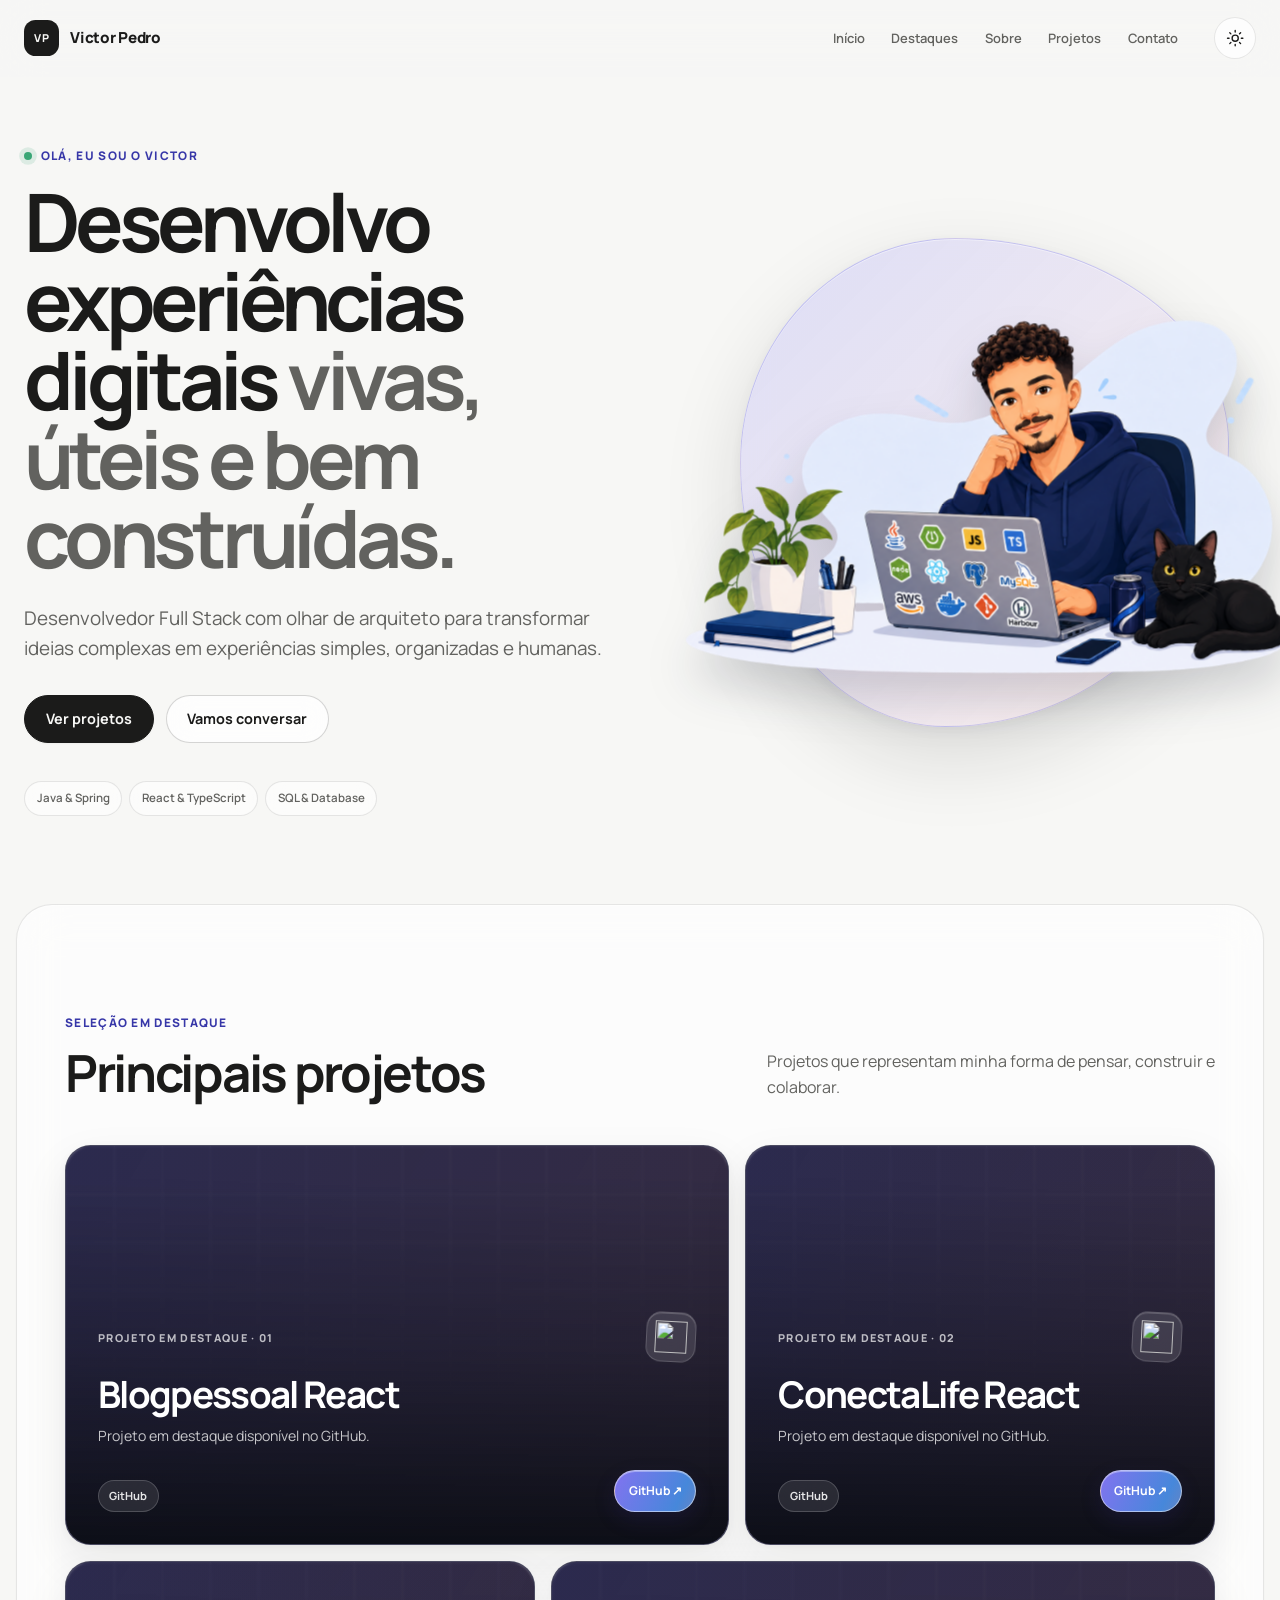
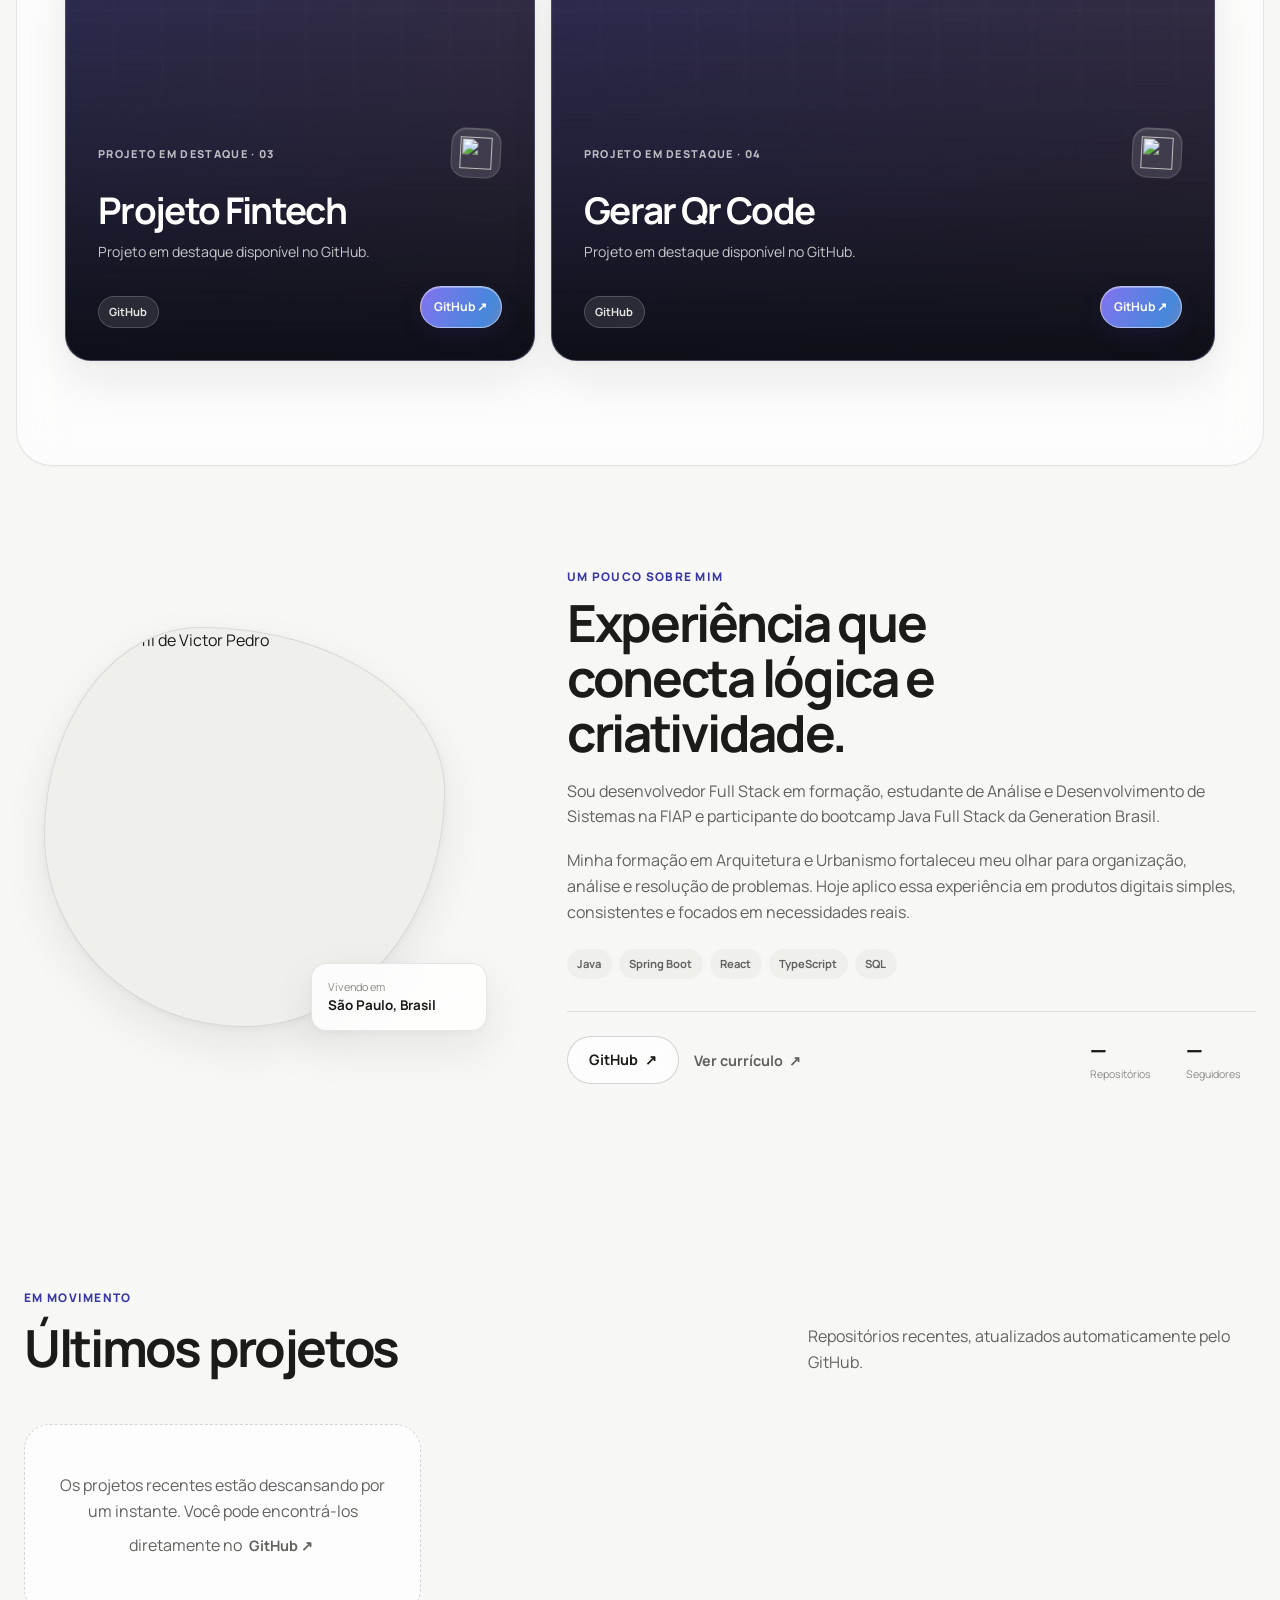
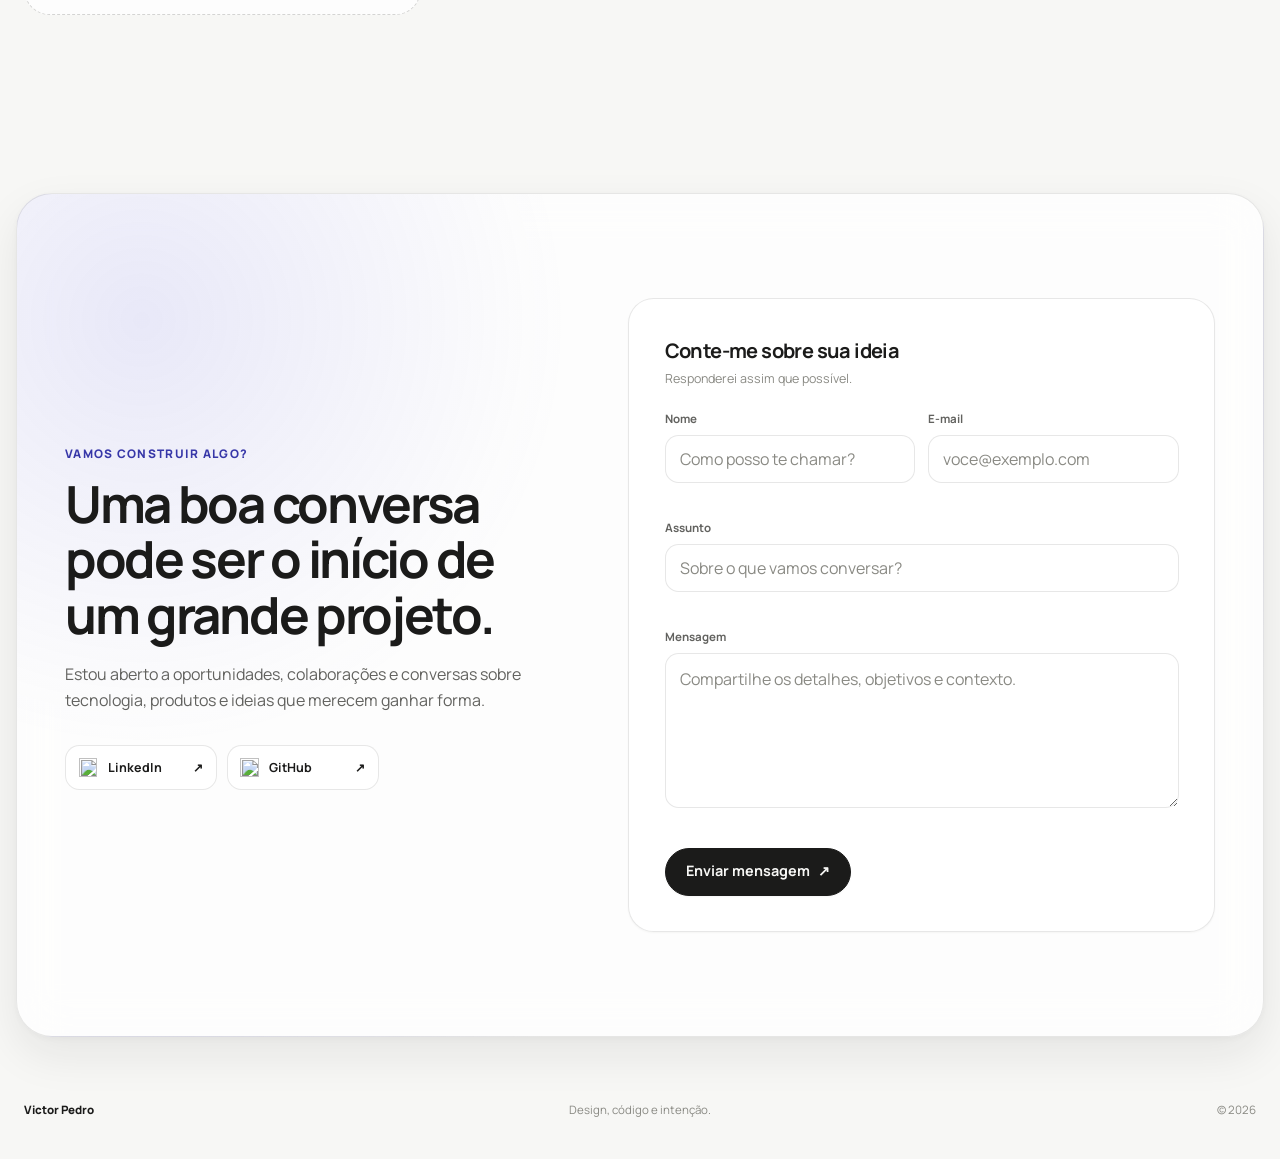
==== commit b56f09bd: "💄 UI:  Ajustes de responsividade" ====
--- a/index.html
+++ b/index.html
@@ -28,7 +28,7 @@
             rel="stylesheet"
             href="https://cdn.jsdelivr.net/npm/swiper@11/swiper-bundle.min.css"
         />
-        <link rel="stylesheet" href="./assets/css/styles.css" />
+        <link rel="stylesheet" href="./assets/css/styles.css?v=20260901.3" />
 
         <script>
             (() => {
@@ -53,8 +53,6 @@
 
     <body>
         <a class="skip-link" href="#main-content">Pular para o conteúdo</a>
-        <div class="ambient-background" aria-hidden="true"></div>
-
         <header class="site-header">
             <div class="menu-content">
                 <a href="#hero" id="titulo" aria-label="Ir para o início">
@@ -62,7 +60,11 @@
                     <span>Victor Pedro</span>
                 </a>
 
-                <nav class="main-nav" aria-label="Navegação principal">
+                <nav
+                    id="main-navigation"
+                    class="main-nav"
+                    aria-label="Navegação principal"
+                >
                     <ul class="menu-list">
                         <li><a href="#hero">Início</a></li>
                         <li><a href="#featured">Destaques</a></li>
@@ -93,6 +95,18 @@
                     >
                         <path d="M21 12.79A9 9 0 1 1 11.21 3 7 7 0 0 0 21 12.79Z"></path>
                     </svg>
+                </button>
+
+                <button
+                    class="nav-toggle"
+                    type="button"
+                    aria-controls="main-navigation"
+                    aria-expanded="false"
+                    aria-label="Abrir menu"
+                >
+                    <span></span>
+                    <span></span>
+                    <span></span>
                 </button>
             </div>
         </header>
@@ -426,6 +440,6 @@
             src="https://cdn.jsdelivr.net/npm/swiper@11/swiper-bundle.min.js"
             defer
         ></script>
-        <script src="./assets/js/script.js" defer></script>
+        <script src="./assets/js/script.js?v=20260901.3" defer></script>
     </body>
 </html>
--- a/assets/css/styles.css
+++ b/assets/css/styles.css
@@ -32,10 +32,8 @@
     --radius-md: 1.1rem;
     --radius-lg: 1.6rem;
     --radius-xl: 2.25rem;
-    --max-width: 74rem;
+    --max-width: 80rem;
     --header-height: 4.75rem;
-    --pointer-x: 50%;
-    --pointer-y: 20%;
     --transition: 220ms cubic-bezier(0.2, 0.7, 0.2, 1);
 }
 
@@ -83,15 +81,20 @@
 }
 
 html {
+    max-width: 100%;
+    overflow-x: hidden;
+    overflow-x: clip;
     scroll-behavior: smooth;
     scroll-padding-top: calc(var(--header-height) + 1.5rem);
     background: var(--page);
 }
 
 body {
-    min-width: 20rem;
+    width: 100%;
+    max-width: 100%;
     min-height: 100vh;
     overflow-x: hidden;
+    overflow-x: clip;
     background: var(--page);
     font-family:
         "Manrope",
@@ -120,24 +123,6 @@
     mask-image: linear-gradient(to bottom, black, transparent 58%);
 }
 
-.ambient-background {
-    position: fixed;
-    inset: 0;
-    z-index: -1;
-    background:
-        radial-gradient(
-            38rem circle at var(--pointer-x) var(--pointer-y),
-            color-mix(in srgb, var(--accent) 13%, transparent),
-            transparent 70%
-        ),
-        radial-gradient(
-            32rem circle at 12% 28%,
-            color-mix(in srgb, var(--warm) 7%, transparent),
-            transparent 70%
-        );
-    pointer-events: none;
-}
-
 .pointer-trail {
     position: fixed;
     inset: 0;
@@ -218,11 +203,24 @@
     transform: translateY(0);
 }
 
+main {
+    width: 100%;
+    min-width: 0;
+    overflow-x: hidden;
+    overflow-x: clip;
+}
+
 .section-container {
     width: min(100%, var(--max-width));
     margin: 0 auto;
     padding: 6.5rem 1.5rem;
     scroll-margin-top: calc(var(--header-height) + 1rem);
+}
+
+.section-container > *,
+.section-heading > *,
+.featured-card__footer > * {
+    min-width: 0;
 }
 
 .eyebrow {
@@ -452,6 +450,50 @@
     transform: rotate(7deg);
 }
 
+.nav-toggle {
+    display: none;
+    place-items: center;
+    flex: 0 0 auto;
+    width: 2.65rem;
+    height: 2.65rem;
+    padding: 0.7rem;
+    border: 1px solid var(--line);
+    border-radius: 50%;
+    background: var(--surface);
+    cursor: pointer;
+}
+
+.nav-toggle span {
+    grid-area: 1 / 1;
+    width: 1.1rem;
+    height: 1.5px;
+    border-radius: 999px;
+    background: currentColor;
+    transition:
+        opacity var(--transition),
+        transform var(--transition);
+}
+
+.nav-toggle span:first-child {
+    transform: translateY(-0.34rem);
+}
+
+.nav-toggle span:last-child {
+    transform: translateY(0.34rem);
+}
+
+.site-header.menu-open .nav-toggle span:first-child {
+    transform: rotate(45deg);
+}
+
+.site-header.menu-open .nav-toggle span:nth-child(2) {
+    opacity: 0;
+}
+
+.site-header.menu-open .nav-toggle span:last-child {
+    transform: rotate(-45deg);
+}
+
 .theme-icon {
     position: absolute;
     width: 1.15rem;
@@ -787,6 +829,7 @@
 
 .featured-card h3 {
     max-width: 16ch;
+    overflow-wrap: anywhere;
     font-size: clamp(1.55rem, 3vw, 2.3rem);
     font-weight: 700;
     line-height: 1.08;
@@ -938,6 +981,7 @@
 
 .about-content {
     display: flex;
+    min-width: 0;
     flex-direction: column;
     align-items: flex-start;
 }
@@ -1008,20 +1052,30 @@
 /* Recent projects */
 
 .projects-container {
+    min-width: 0;
+    overflow: hidden;
     padding-top: 6rem;
 }
 
 .projects-swiper {
-    overflow: visible;
-    padding: 0.25rem 0.1rem 0;
+    width: 100%;
+    min-width: 0;
+    max-width: 100%;
+    overflow: hidden;
+    padding: 0.25rem 0 0;
+    overscroll-behavior-x: contain;
+    touch-action: pan-y;
+    contain: layout paint;
 }
 
 .swiper-wrapper {
+    min-width: 0;
     align-items: stretch;
 }
 
 .swiper-slide {
     display: flex;
+    min-width: 0;
     height: auto;
 }
 
@@ -1029,6 +1083,7 @@
     display: flex;
     flex-direction: column;
     width: 100%;
+    min-width: 0;
     min-height: 28rem;
     overflow: hidden;
     border: 1px solid var(--line);
@@ -1111,6 +1166,7 @@
 }
 
 .project-content h3 {
+    overflow-wrap: anywhere;
     font-size: 1.18rem;
     font-weight: 700;
     line-height: 1.2;
@@ -1147,6 +1203,7 @@
     display: flex;
     justify-content: space-between;
     align-items: center;
+    width: 100%;
     min-height: 3rem;
     margin-top: 1.6rem;
 }
@@ -1267,6 +1324,7 @@
 
 .contact-info {
     align-self: center;
+    min-width: 0;
 }
 
 .contact-info h2 {
@@ -1318,6 +1376,7 @@
 
 form {
     display: flex;
+    min-width: 0;
     flex-direction: column;
     gap: 1rem;
     padding: clamp(1.4rem, 4vw, 2.2rem);
@@ -1345,12 +1404,14 @@
 
 .form-row {
     display: grid;
+    min-width: 0;
     grid-template-columns: 1fr 1fr;
     gap: 0.8rem;
 }
 
 .form-field {
     display: flex;
+    min-width: 0;
     flex-direction: column;
 }
 
@@ -1364,6 +1425,7 @@
 .form-field input,
 .form-field textarea {
     width: 100%;
+    max-width: 100%;
     border: 1px solid var(--line);
     border-radius: 0.85rem;
     background: var(--field);
@@ -1531,14 +1593,18 @@
 
 /* Responsive */
 
-@media (max-width: 64rem) {
+@media (max-width: 72rem) {
     .hero-container {
-        grid-template-columns: minmax(0, 1fr) minmax(21rem, 0.82fr);
-        gap: 2.5rem;
+        grid-template-columns: minmax(0, 1fr) minmax(18rem, 0.82fr);
+        gap: clamp(2rem, 4vw, 3.5rem);
+    }
+
+    .hero-content h1 {
+        font-size: clamp(3rem, 6.5vw, 4.65rem);
     }
 
     .hero-image {
-        min-height: 27rem;
+        min-height: 25rem;
     }
 
     .menu-list a {
@@ -1550,47 +1616,30 @@
         align-items: flex-start;
         flex-direction: column;
     }
-}
-
-@media (max-width: 52rem) {
-    :root {
-        --header-height: 7.4rem;
-    }
-
-    .menu-content {
-        flex-wrap: wrap;
-        gap: 0.45rem;
-        padding-top: 0.65rem;
-        padding-bottom: 0.55rem;
-    }
-
-    .main-nav {
-        order: 3;
-        width: 100%;
-        overflow-x: auto;
-        scrollbar-width: none;
-    }
-
-    .main-nav::-webkit-scrollbar {
-        display: none;
-    }
-
-    .menu-list {
-        width: max-content;
-    }
-
-    .menu-list a {
-        padding: 0.45rem 0.7rem;
-    }
-
+
+    .about-container {
+        grid-template-columns: minmax(17rem, 0.75fr) minmax(0, 1.25fr);
+        gap: clamp(2.5rem, 6vw, 4.5rem);
+    }
+
+    .contact-container {
+        grid-template-columns: minmax(0, 0.9fr) minmax(24rem, 1.1fr);
+        gap: clamp(2rem, 5vw, 4rem);
+    }
+
+    .featured-container,
+    .contact-container {
+        padding-right: 2rem;
+        padding-left: 2rem;
+    }
+}
+
+@media (max-width: 60rem) {
     .hero-container {
         grid-template-columns: 1fr;
+        gap: 2rem;
         min-height: auto;
         padding-top: 5rem;
-    }
-
-    .projects-swiper.is-static .swiper-wrapper {
-        grid-template-columns: repeat(2, minmax(0, 1fr));
     }
 
     .hero-content {
@@ -1612,8 +1661,8 @@
     }
 
     .hero-image {
-        width: min(100%, 34rem);
-        min-height: 30rem;
+        width: min(100%, 32rem);
+        min-height: 27rem;
         margin: 0 auto;
     }
 
@@ -1624,6 +1673,10 @@
         padding-left: 1.5rem;
     }
 
+    .projects-swiper.is-static .swiper-wrapper {
+        grid-template-columns: repeat(2, minmax(0, 1fr));
+    }
+
     .featured-card,
     .featured-card:nth-child(n) {
         grid-column: span 6;
@@ -1681,6 +1734,92 @@
 
     .social-container {
         justify-content: center;
+    }
+}
+
+@media (max-width: 52rem) {
+    :root {
+        --header-height: 4.5rem;
+    }
+
+    .menu-content {
+        position: relative;
+        flex-wrap: nowrap;
+        gap: 0.6rem;
+        padding-right: 1rem;
+        padding-left: 1rem;
+    }
+
+    .theme-toggle {
+        margin-left: auto;
+    }
+
+    .nav-toggle {
+        display: grid;
+    }
+
+    .main-nav {
+        position: absolute;
+        top: calc(100% + 0.55rem);
+        right: 1rem;
+        left: 1rem;
+        z-index: 10;
+        width: auto;
+        max-height: calc(100dvh - var(--header-height) - 1.25rem);
+        margin-left: 0;
+        overflow-y: auto;
+        padding: 0.55rem;
+        border: 1px solid var(--line);
+        border-radius: var(--radius-md);
+        background: color-mix(in srgb, var(--surface-solid) 92%, transparent);
+        box-shadow: var(--shadow-md);
+        opacity: 0;
+        visibility: hidden;
+        transform: translateY(-0.5rem);
+        pointer-events: none;
+        backdrop-filter: blur(22px) saturate(150%);
+        transition:
+            opacity var(--transition),
+            visibility var(--transition),
+            transform var(--transition);
+    }
+
+    .site-header.menu-open .main-nav {
+        opacity: 1;
+        visibility: visible;
+        transform: translateY(0);
+        pointer-events: auto;
+    }
+
+    .menu-list {
+        flex-direction: column;
+        align-items: stretch;
+        gap: 0.15rem;
+        width: 100%;
+    }
+
+    .menu-list a {
+        justify-content: flex-start;
+        width: 100%;
+        min-height: 2.75rem;
+        padding: 0.65rem 0.8rem;
+        font-size: 0.88rem;
+    }
+
+    .hero-container {
+        padding-top: 4rem;
+    }
+}
+
+@media (max-height: 48rem) and (min-width: 60.0625rem) {
+    .hero-container {
+        min-height: auto;
+        padding-top: 3.5rem;
+        padding-bottom: 4rem;
+    }
+
+    .hero-image {
+        min-height: 24rem;
     }
 }
 
@@ -1775,13 +1914,8 @@
         justify-content: center;
     }
 
-    .projects-container {
-        overflow: hidden;
-    }
-
     .projects-swiper {
-        overflow: visible;
-        width: 88%;
+        width: 100%;
         margin: 0;
     }
 
@@ -1795,10 +1929,6 @@
 
     .project-card {
         min-height: 27rem;
-    }
-
-    .swiper-controls {
-        width: calc(100vw - 2rem);
     }
 
     .form-row {
@@ -1823,13 +1953,41 @@
     }
 }
 
-@media (max-width: 26rem) {
+@media (max-width: 30rem) {
+    .featured-container,
+    .contact-container {
+        padding: 3.5rem 0.75rem;
+    }
+
+    form {
+        padding: 1rem;
+        border-radius: var(--radius-md);
+    }
+
+    .form-field textarea {
+        resize: none;
+    }
+
+    .hero-actions .botao,
+    .hero-actions .botao-outline {
+        flex-basis: 100%;
+    }
+
     .hero-meta li {
         font-size: 0.65rem;
     }
 
     .social-link {
         width: 100%;
+    }
+
+    .project-buttons {
+        flex-wrap: wrap;
+    }
+
+    .project-buttons .botao,
+    .project-buttons .botao-outline {
+        flex: 1 1 8rem;
     }
 }
 
@@ -1850,4 +2008,5 @@
     .pointer-trail {
         display: none;
     }
-}
+
+}
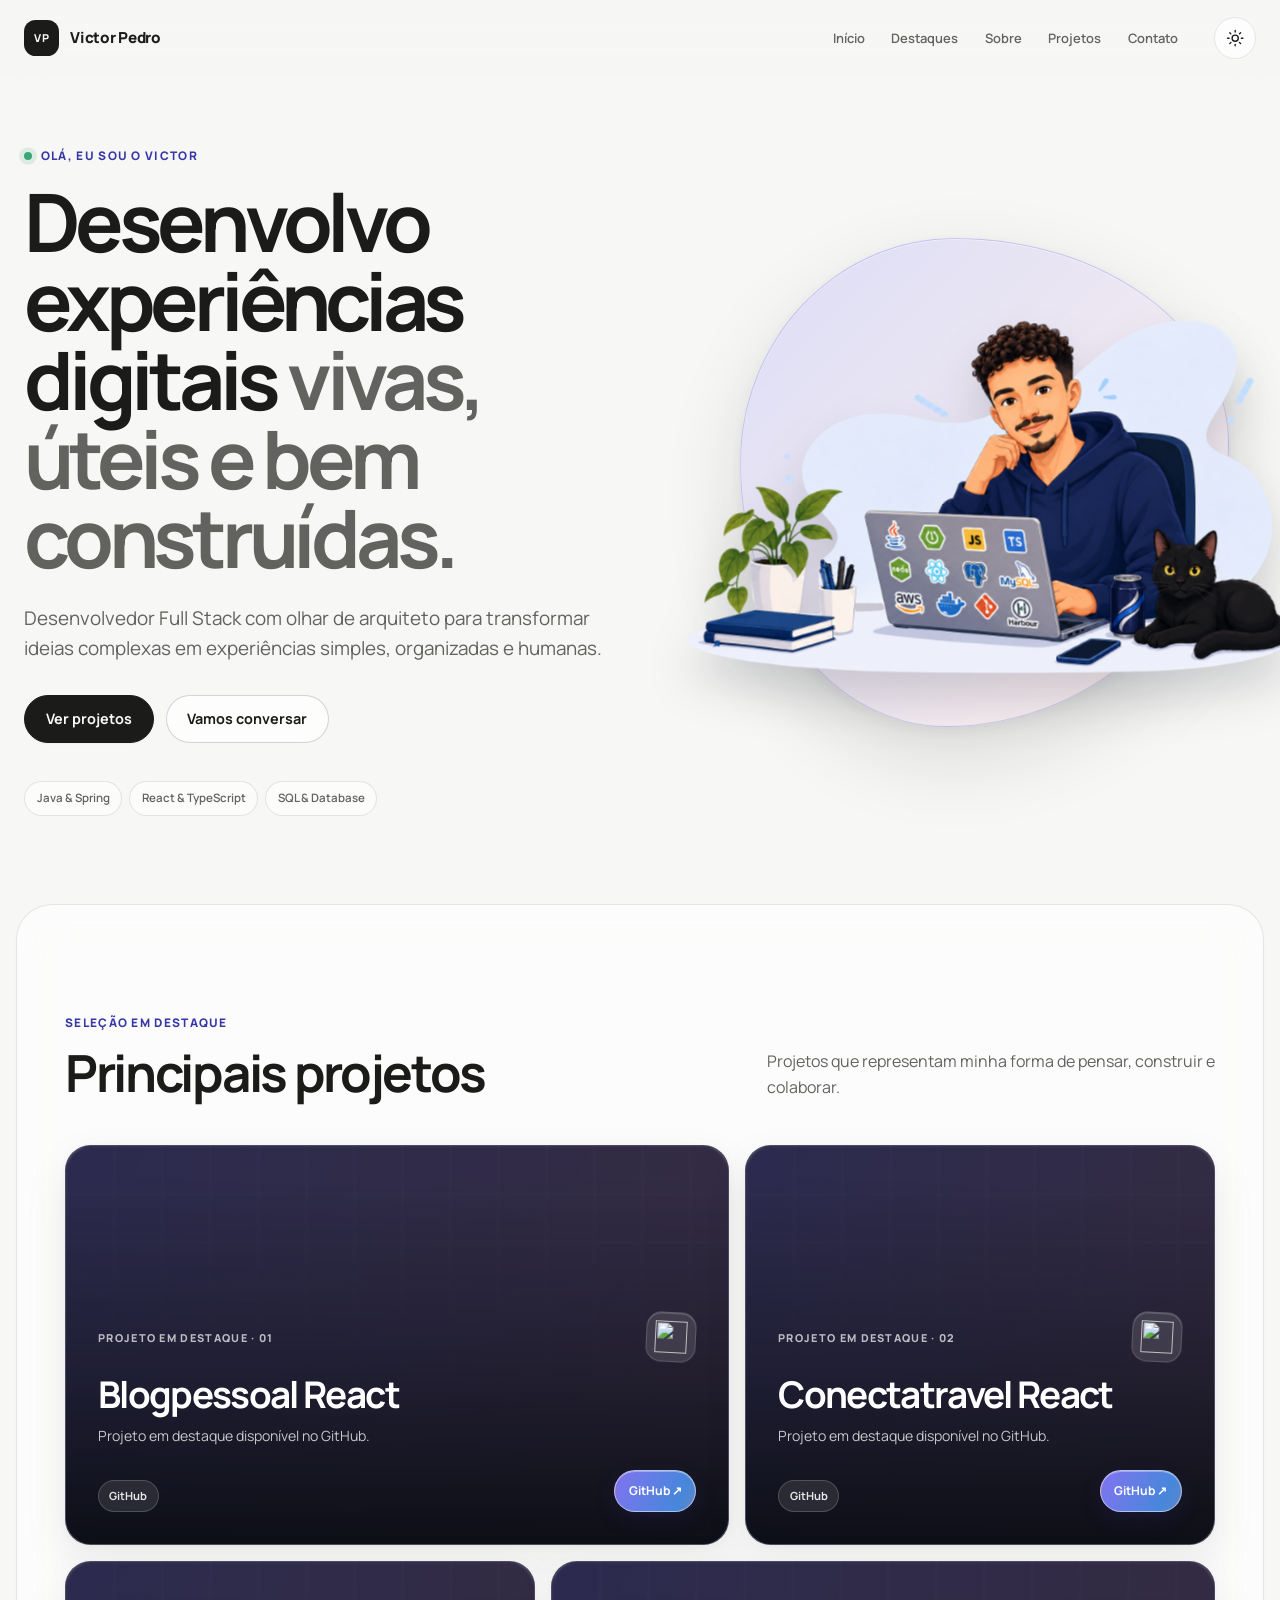
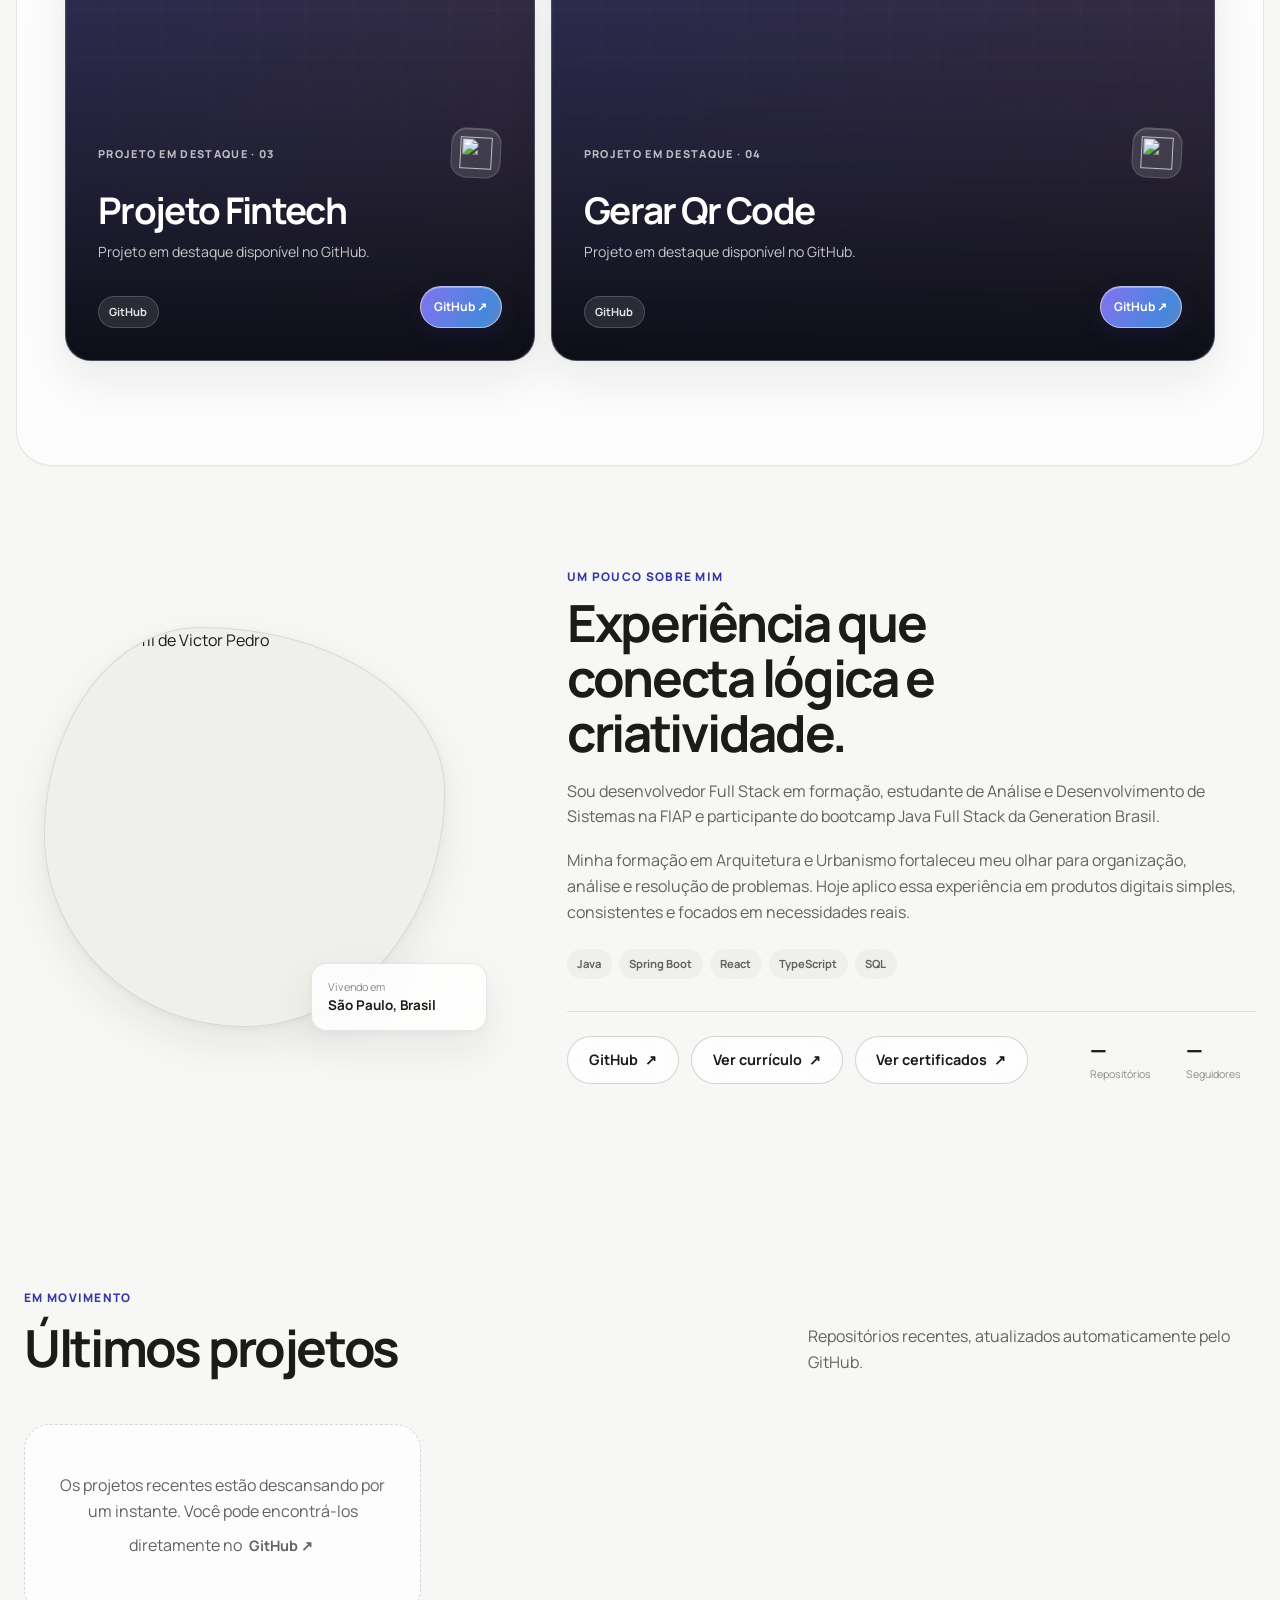
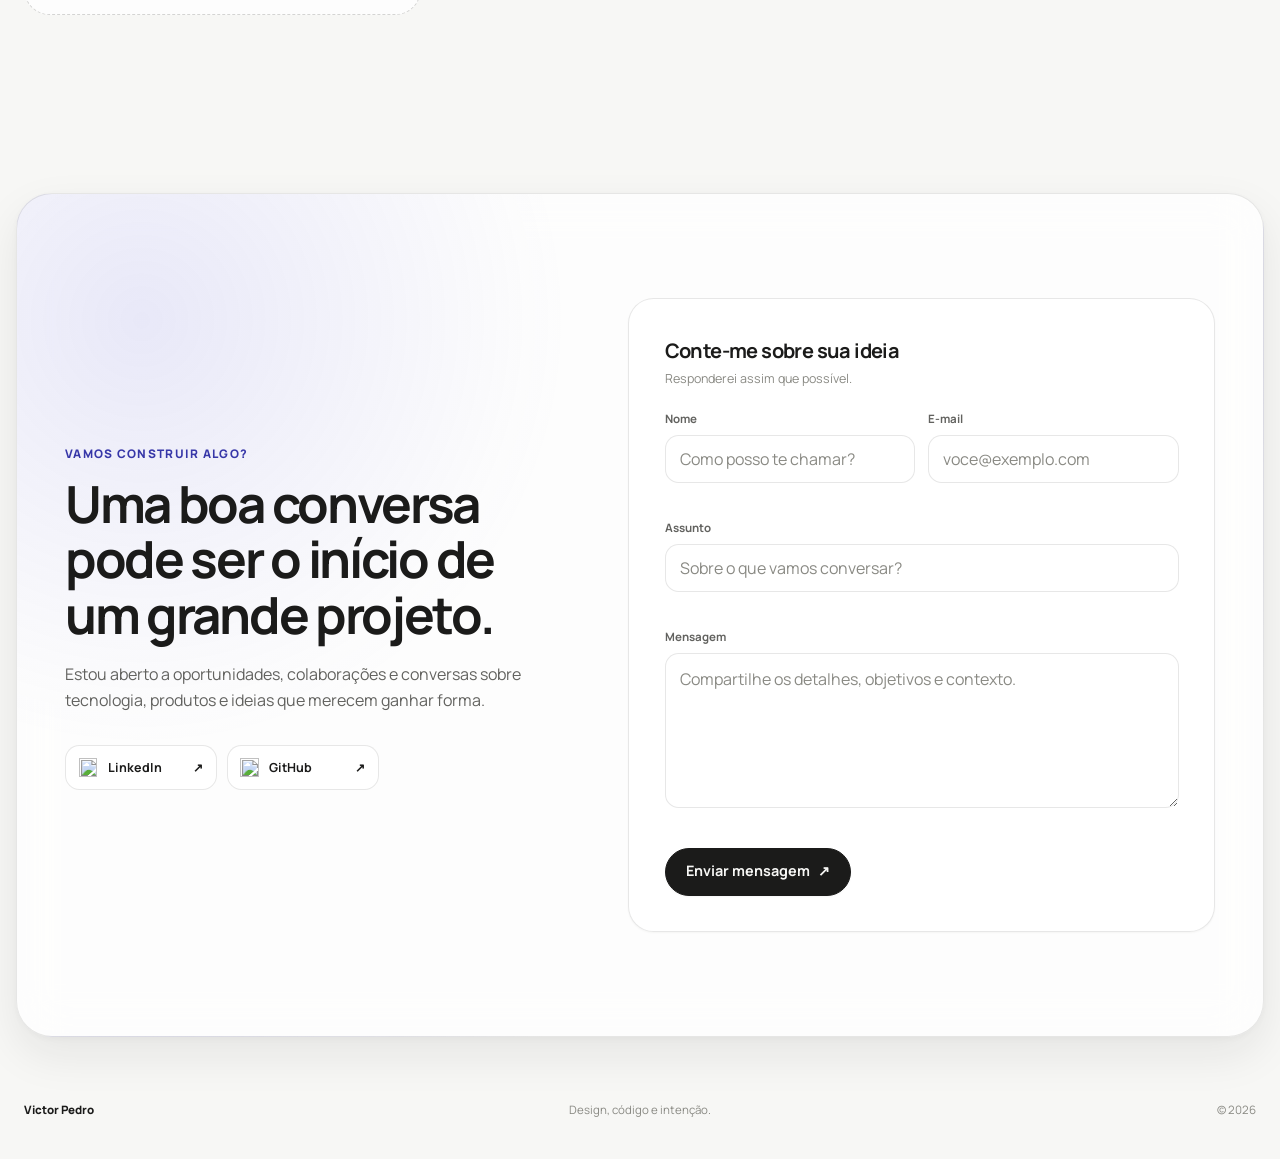
==== commit 01825037: "✨ New Feature: Botão certificados" ====
--- a/index.html
+++ b/index.html
@@ -242,9 +242,17 @@
                                 href="https://1drv.ms/f/c/a6367a07b7ba8450/IgCyatgzLrcITJIQ1kclud9TAU5VkyAiZi_yXXQQuiHHqTg?e=KzS8pl"
                                 target="_blank"
                                 rel="noopener noreferrer"
-                                class="text-link"
+                                class="botao-outline"
                             >
                                 Ver currículo <span aria-hidden="true">↗</span>
+                            </a>
+                            <a
+                                href="https://onedrive.live.com/?cid=a6367a07b7ba8450&id=A6367A07B7BA8450%21sf7524f74dc3b43cea4f9ef83afa6b994&resid=A6367A07B7BA8450%21sf7524f74dc3b43cea4f9ef83afa6b994&ithint=folder&e=ogPO2u&migratedtospo=true&redeem=aHR0cHM6Ly8xZHJ2Lm1zL2YvYy9hNjM2N2EwN2I3YmE4NDUwL0lnQjBUMUwzTzl6T1E2VDU3NE92cHJtVUFVdkFHZHpsNUVoNnJNcmFzTWlnel9VP2U9b2dQTzJ1&v=validatepermission"
+                                target="_blank"
+                                rel="noopener noreferrer"
+                                class="botao-outline"
+                            >
+                                Ver certificados <span aria-hidden="true">↗</span>
                             </a>
                         </div>
 
